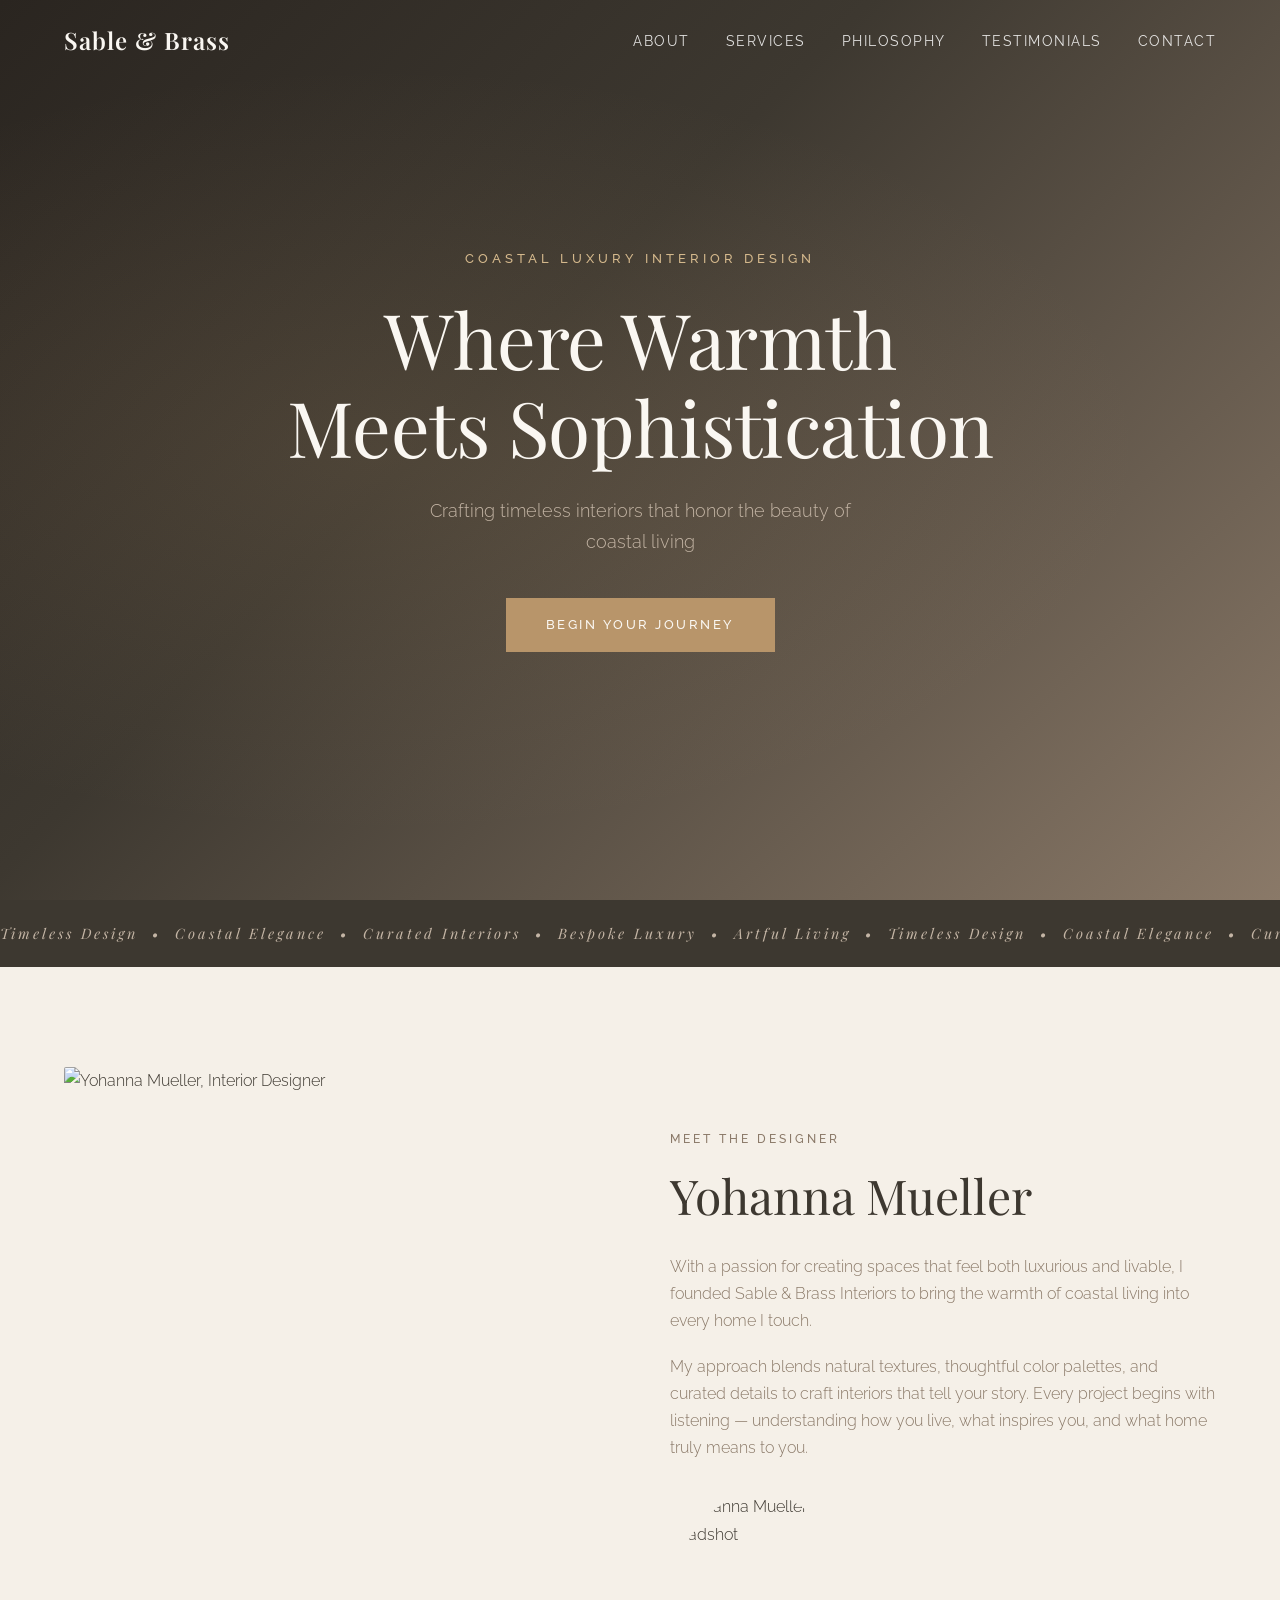
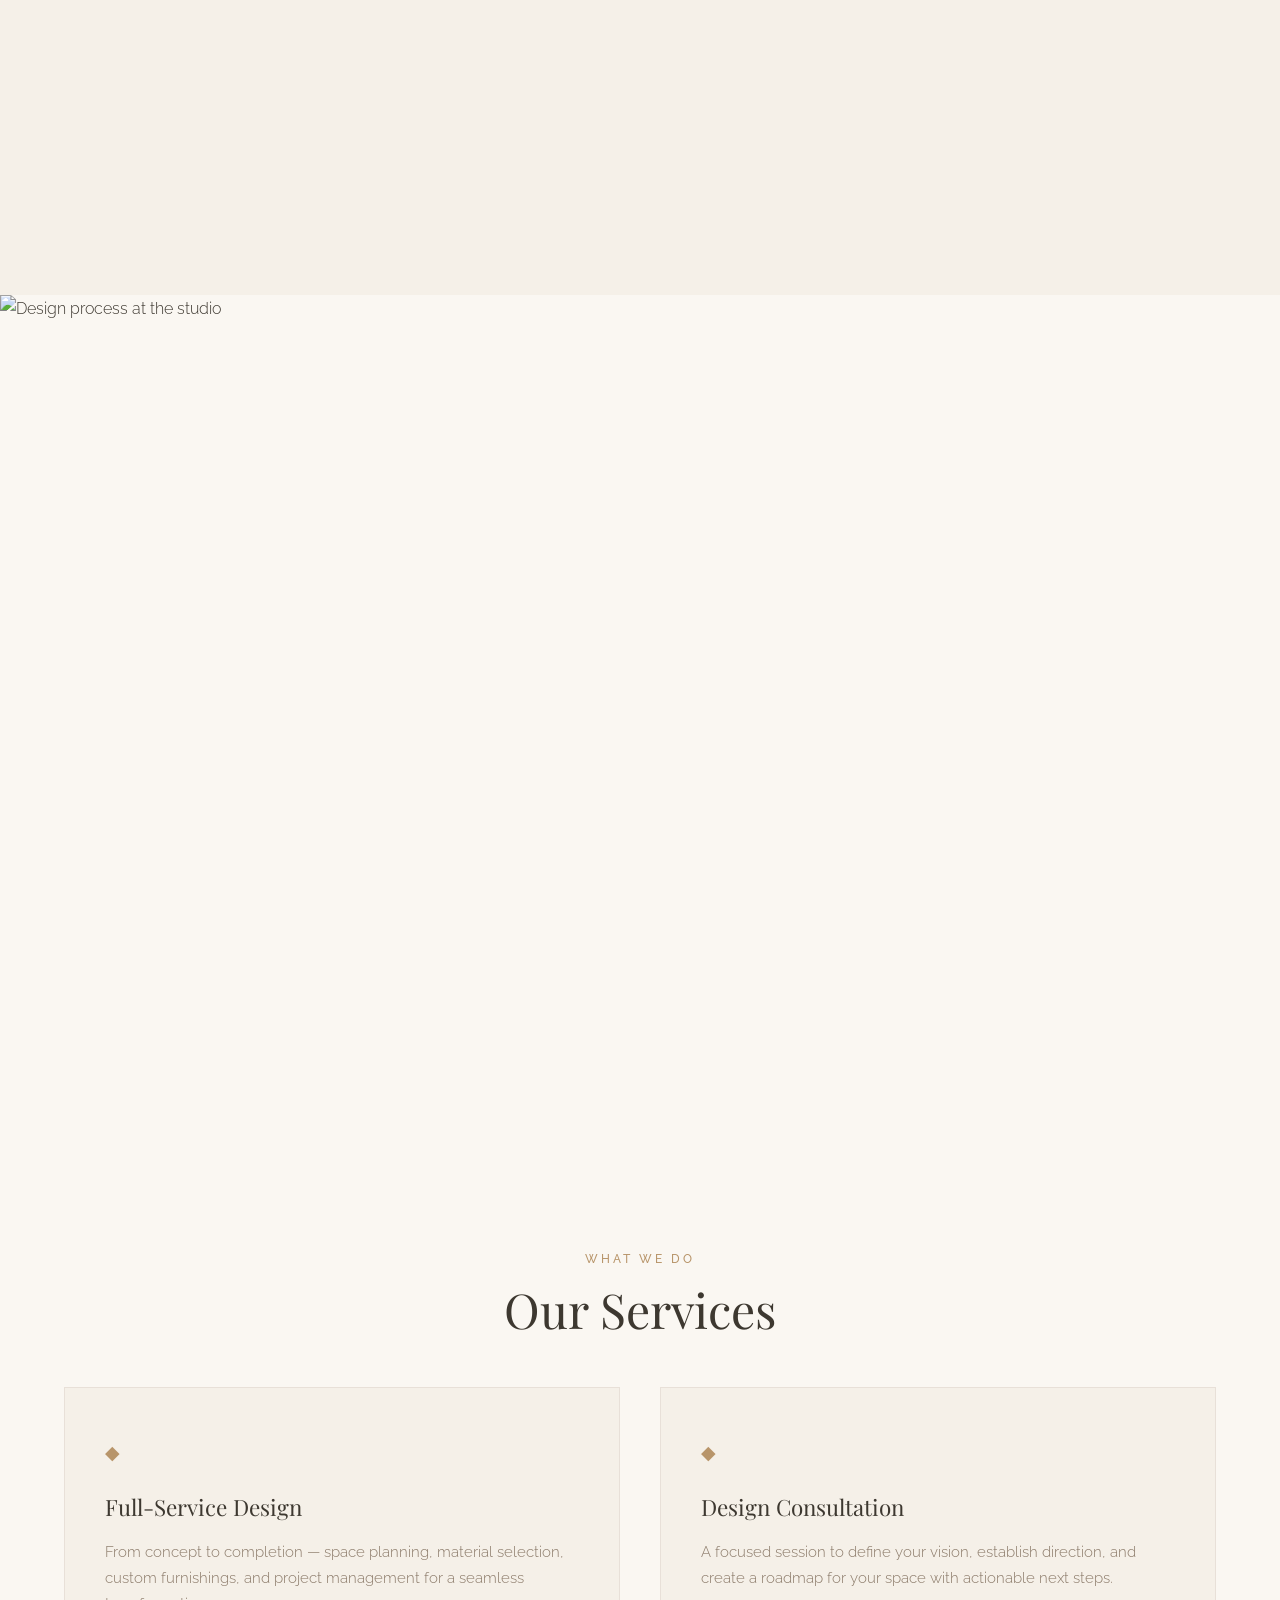
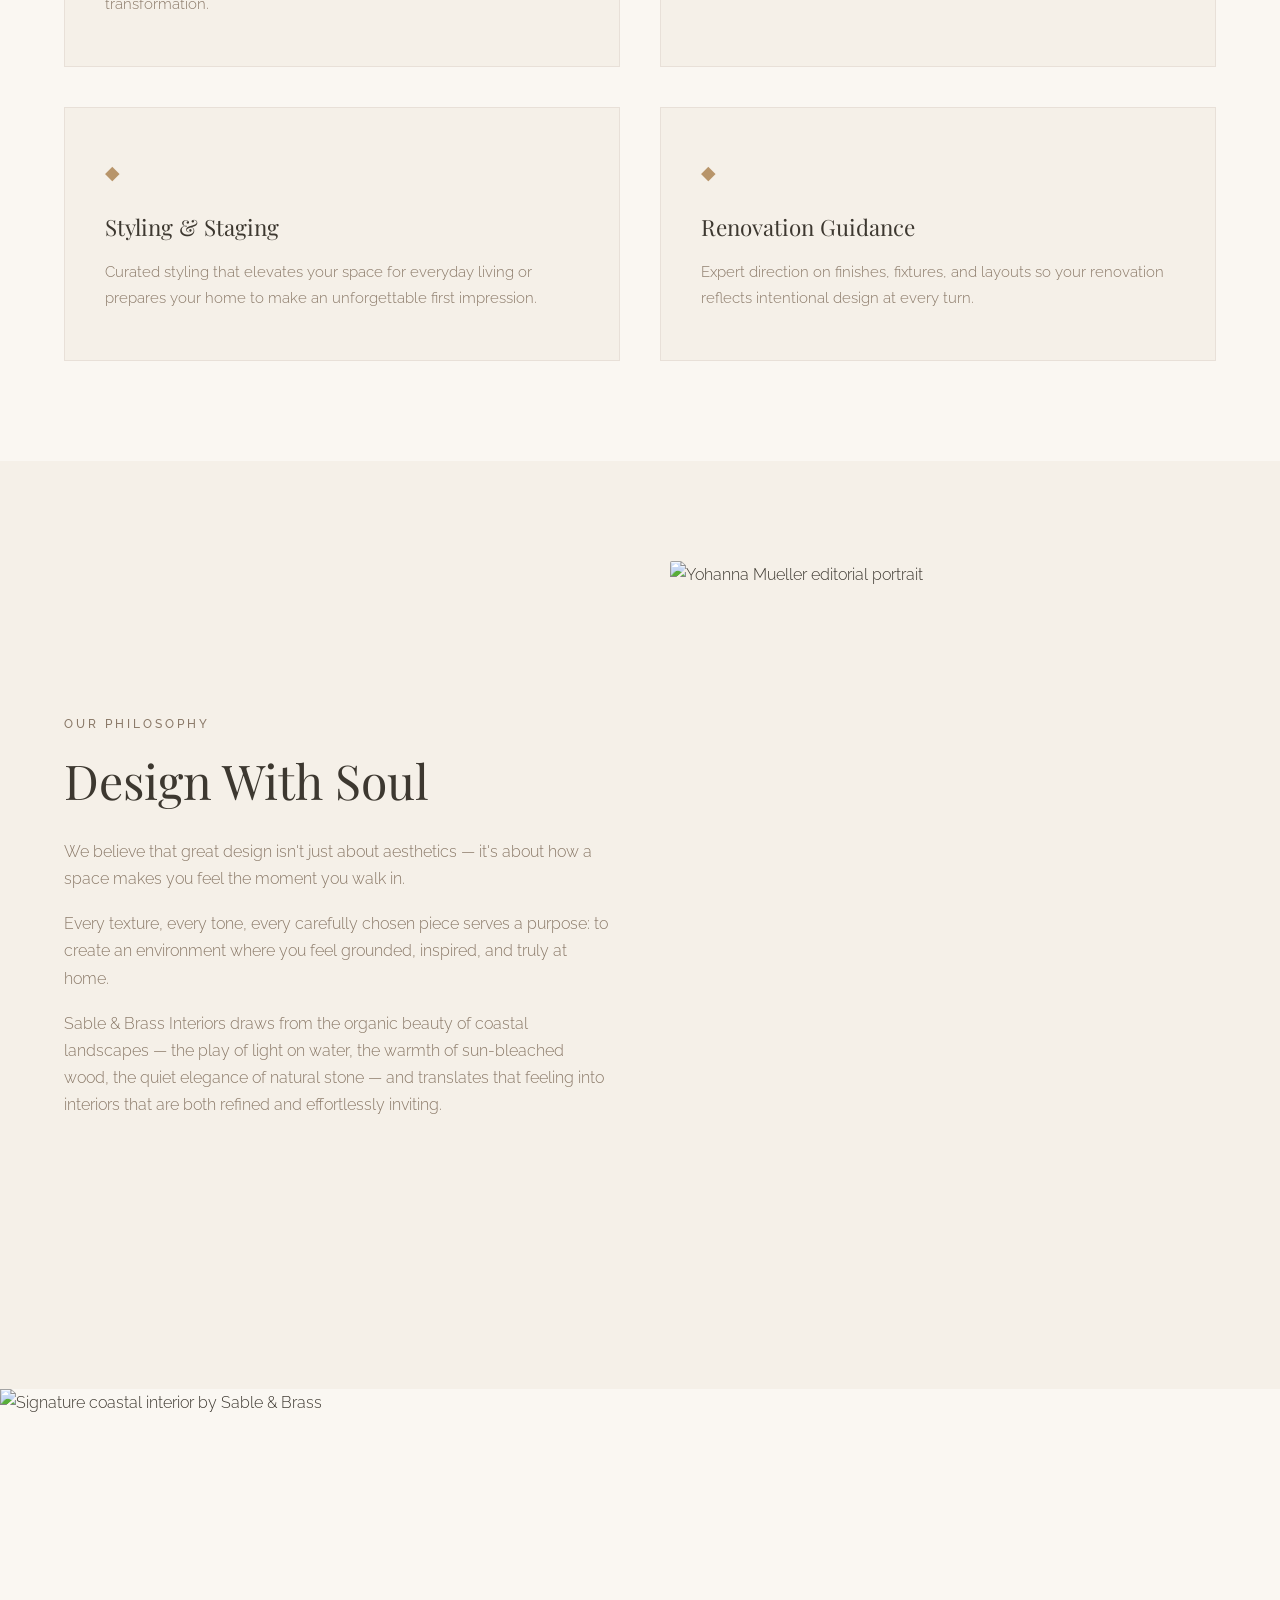
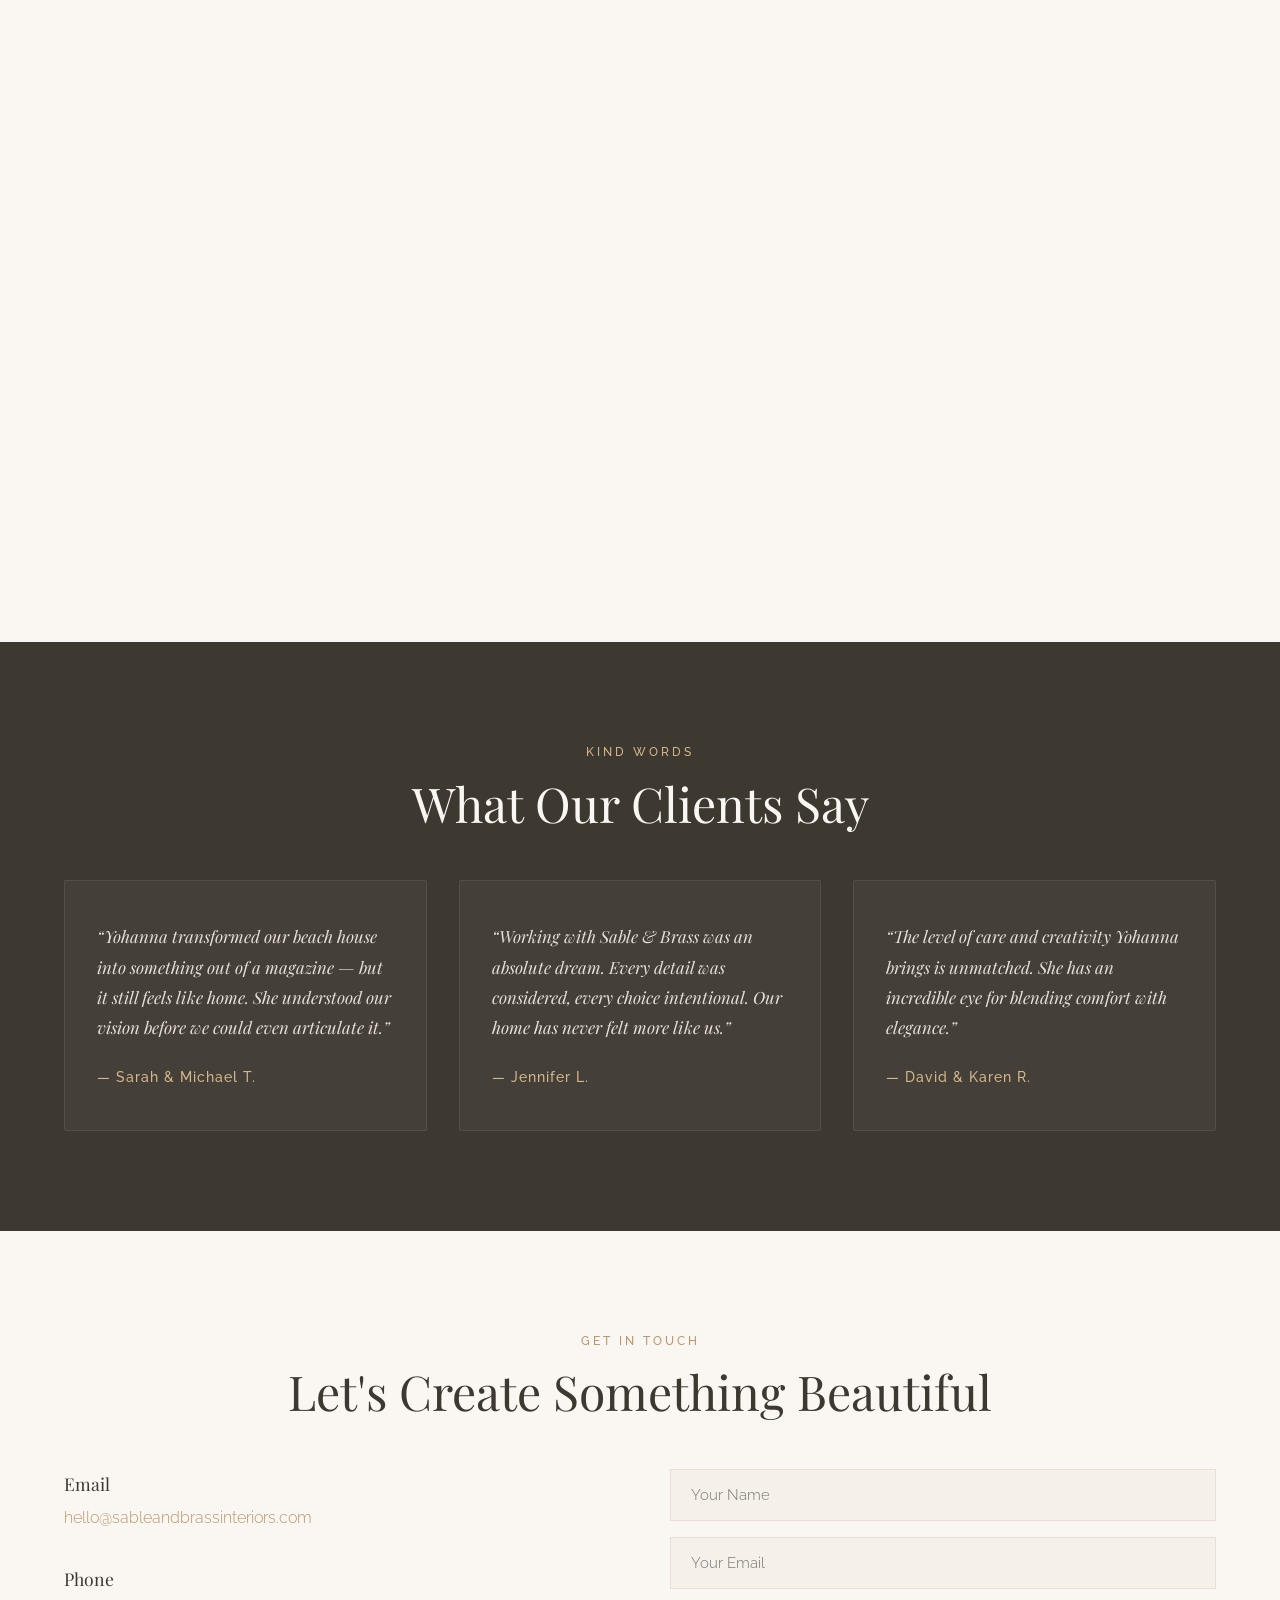
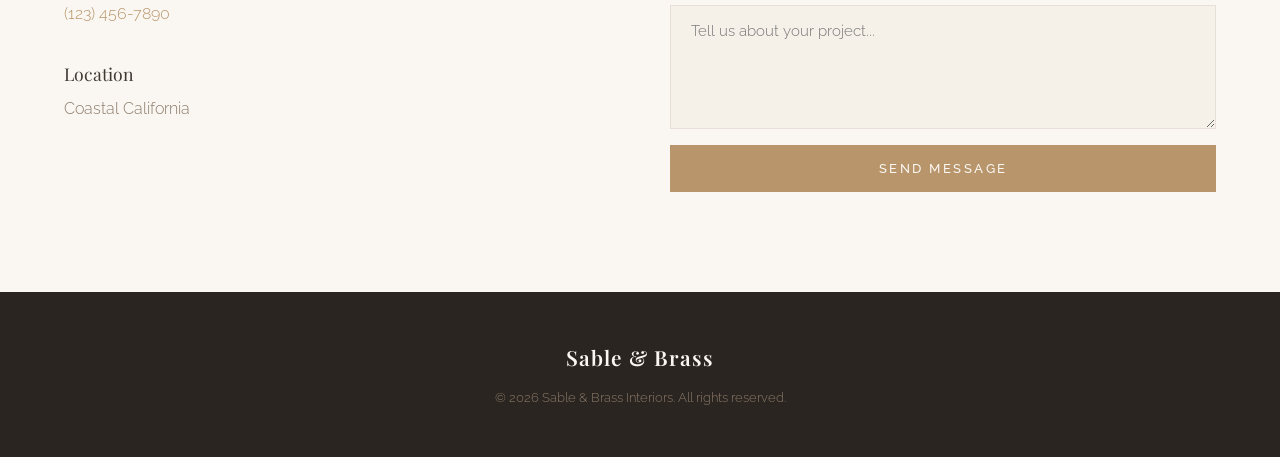
==== index.html @ ceade8e8 "Initial Sable & Brass website — full site with CMS admin Complete website for Sable & Brass Interior" ====
<!DOCTYPE html>
<html lang="en">
<head>
  <meta charset="UTF-8">
  <meta name="viewport" content="width=device-width, initial-scale=1.0">
  <title>Sable &amp; Brass Interiors | Coastal Luxury Interior Design</title>
  <meta name="description" content="Sable & Brass Interiors — Coastal luxury interior design. Timeless spaces where warmth meets sophistication.">
  <link rel="preconnect" href="https://fonts.googleapis.com">
  <link rel="preconnect" href="https://fonts.gstatic.com" crossorigin>
  <link href="https://fonts.googleapis.com/css2?family=Playfair+Display:ital,wght@0,400;0,600;0,700;1,400&family=Raleway:wght@300;400;500;600&display=swap" rel="stylesheet">
  <link rel="stylesheet" href="style.css">
</head>
<body>

  <!-- Navigation -->
  <nav class="nav" id="nav">
    <div class="nav-inner">
      <a href="#" class="nav-logo">Sable &amp; Brass</a>
      <button class="nav-toggle" aria-label="Toggle menu" id="navToggle">
        <span></span><span></span><span></span>
      </button>
      <ul class="nav-links" id="navLinks">
        <li><a href="#about">About</a></li>
        <li><a href="#services">Services</a></li>
        <li><a href="#philosophy">Philosophy</a></li>
        <li><a href="#testimonials">Testimonials</a></li>
        <li><a href="#contact">Contact</a></li>
      </ul>
    </div>
  </nav>

  <!-- Hero Section -->
  <header class="hero">
    <div class="hero-content">
      <p class="hero-tagline">Coastal Luxury Interior Design</p>
      <h1 class="hero-title">Where Warmth<br>Meets Sophistication</h1>
      <p class="hero-subtitle">Crafting timeless interiors that honor the beauty of coastal living</p>
      <a href="#contact" class="btn btn-primary">Begin Your Journey</a>
    </div>
  </header>

  <!-- Marquee -->
  <div class="marquee">
    <div class="marquee-track">
      <span>Timeless Design &nbsp;&bull;&nbsp; Coastal Elegance &nbsp;&bull;&nbsp; Curated Interiors &nbsp;&bull;&nbsp; Bespoke Luxury &nbsp;&bull;&nbsp; Artful Living &nbsp;&bull;&nbsp; Timeless Design &nbsp;&bull;&nbsp; Coastal Elegance &nbsp;&bull;&nbsp; Curated Interiors &nbsp;&bull;&nbsp; Bespoke Luxury &nbsp;&bull;&nbsp; Artful Living &nbsp;&bull;&nbsp;</span>
    </div>
  </div>

  <!-- Meet the Designer -->
  <section class="section about" id="about">
    <div class="container about-grid">
      <div class="about-image">
        <img data-cms="photo-intro" src="https://placehold.co/768x1024/e8e0d8/8a7968?text=Meet+the+Designer" alt="Yohanna Mueller, Interior Designer" loading="lazy">
      </div>
      <div class="about-text">
        <p class="section-label">Meet the Designer</p>
        <h2 class="section-title">Yohanna Mueller</h2>
        <p>With a passion for creating spaces that feel both luxurious and livable, I founded Sable &amp; Brass Interiors to bring the warmth of coastal living into every home I touch.</p>
        <p>My approach blends natural textures, thoughtful color palettes, and curated details to craft interiors that tell your story. Every project begins with listening — understanding how you live, what inspires you, and what home truly means to you.</p>
        <div class="about-headshot">
          <img data-cms="headshot" src="https://placehold.co/768x1024/d4cbc0/8a7968?text=Headshot" alt="Yohanna Mueller headshot" loading="lazy">
        </div>
      </div>
    </div>
  </section>

  <!-- Lifestyle Banner -->
  <section class="banner-section">
    <div class="banner-image">
      <img data-cms="photo-lifestyle" src="https://placehold.co/1216x832/e8e0d8/8a7968?text=Lifestyle+Banner" alt="Design process at the studio" loading="lazy">
    </div>
  </section>

  <!-- Services -->
  <section class="section services" id="services">
    <div class="container">
      <p class="section-label center">What We Do</p>
      <h2 class="section-title center">Our Services</h2>
      <div class="services-grid">
        <div class="service-card">
          <div class="service-icon">&#9670;</div>
          <h3>Full-Service Design</h3>
          <p>From concept to completion — space planning, material selection, custom furnishings, and project management for a seamless transformation.</p>
        </div>
        <div class="service-card">
          <div class="service-icon">&#9670;</div>
          <h3>Design Consultation</h3>
          <p>A focused session to define your vision, establish direction, and create a roadmap for your space with actionable next steps.</p>
        </div>
        <div class="service-card">
          <div class="service-icon">&#9670;</div>
          <h3>Styling &amp; Staging</h3>
          <p>Curated styling that elevates your space for everyday living or prepares your home to make an unforgettable first impression.</p>
        </div>
        <div class="service-card">
          <div class="service-icon">&#9670;</div>
          <h3>Renovation Guidance</h3>
          <p>Expert direction on finishes, fixtures, and layouts so your renovation reflects intentional design at every turn.</p>
        </div>
      </div>
    </div>
  </section>

  <!-- Editorial Portrait -->
  <section class="section philosophy" id="philosophy">
    <div class="container philosophy-grid">
      <div class="philosophy-text">
        <p class="section-label">Our Philosophy</p>
        <h2 class="section-title">Design With Soul</h2>
        <p>We believe that great design isn't just about aesthetics — it's about how a space makes you feel the moment you walk in.</p>
        <p>Every texture, every tone, every carefully chosen piece serves a purpose: to create an environment where you feel grounded, inspired, and truly at home.</p>
        <p>Sable &amp; Brass Interiors draws from the organic beauty of coastal landscapes — the play of light on water, the warmth of sun-bleached wood, the quiet elegance of natural stone — and translates that feeling into interiors that are both refined and effortlessly inviting.</p>
      </div>
      <div class="philosophy-image">
        <img data-cms="photo-editorial" src="https://placehold.co/768x1024/d4cbc0/8a7968?text=Editorial+Portrait" alt="Yohanna Mueller editorial portrait" loading="lazy">
      </div>
    </div>
  </section>

  <!-- Signature Banner -->
  <section class="banner-section">
    <div class="banner-image">
      <img data-cms="photo-signature" src="https://placehold.co/1216x832/e8e0d8/8a7968?text=Signature+Banner" alt="Signature coastal interior by Sable & Brass" loading="lazy">
    </div>
  </section>

  <!-- Testimonials -->
  <section class="section testimonials" id="testimonials">
    <div class="container">
      <p class="section-label center">Kind Words</p>
      <h2 class="section-title center">What Our Clients Say</h2>
      <div class="testimonials-grid">
        <div class="testimonial-card">
          <p class="testimonial-quote">&ldquo;Yohanna transformed our beach house into something out of a magazine — but it still feels like home. She understood our vision before we could even articulate it.&rdquo;</p>
          <p class="testimonial-author">— Sarah &amp; Michael T.</p>
        </div>
        <div class="testimonial-card">
          <p class="testimonial-quote">&ldquo;Working with Sable &amp; Brass was an absolute dream. Every detail was considered, every choice intentional. Our home has never felt more like us.&rdquo;</p>
          <p class="testimonial-author">— Jennifer L.</p>
        </div>
        <div class="testimonial-card">
          <p class="testimonial-quote">&ldquo;The level of care and creativity Yohanna brings is unmatched. She has an incredible eye for blending comfort with elegance.&rdquo;</p>
          <p class="testimonial-author">— David &amp; Karen R.</p>
        </div>
      </div>
    </div>
  </section>

  <!-- Contact -->
  <section class="section contact" id="contact">
    <div class="container">
      <p class="section-label center">Get In Touch</p>
      <h2 class="section-title center">Let's Create Something Beautiful</h2>
      <div class="contact-grid">
        <div class="contact-info">
          <div class="contact-item">
            <h4>Email</h4>
            <p data-cms="contact-email"><a href="mailto:hello@sableandbrassinteriors.com">hello@sableandbrassinteriors.com</a></p>
          </div>
          <div class="contact-item">
            <h4>Phone</h4>
            <p data-cms="contact-phone"><a href="tel:+1234567890">(123) 456-7890</a></p>
          </div>
          <div class="contact-item">
            <h4>Location</h4>
            <p data-cms="contact-location">Coastal California</p>
          </div>
        </div>
        <form class="contact-form" id="contactForm">
          <input type="text" name="name" placeholder="Your Name" required>
          <input type="email" name="email" placeholder="Your Email" required>
          <textarea name="message" placeholder="Tell us about your project..." rows="5" required></textarea>
          <button type="submit" class="btn btn-primary">Send Message</button>
        </form>
      </div>
    </div>
  </section>

  <!-- Footer -->
  <footer class="footer">
    <div class="container footer-inner">
      <p class="footer-logo">Sable &amp; Brass</p>
      <p class="footer-copy">&copy; 2026 Sable &amp; Brass Interiors. All rights reserved.</p>
    </div>
  </footer>

  <script src="cms-inject.js"></script>
  <script>
    // Mobile nav toggle
    const navToggle = document.getElementById('navToggle');
    const navLinks = document.getElementById('navLinks');
    navToggle.addEventListener('click', () => {
      navLinks.classList.toggle('open');
      navToggle.classList.toggle('open');
    });

    // Sticky nav on scroll
    const nav = document.getElementById('nav');
    window.addEventListener('scroll', () => {
      nav.classList.toggle('scrolled', window.scrollY > 60);
    });

    // Smooth scroll for nav links
    document.querySelectorAll('a[href^="#"]').forEach(link => {
      link.addEventListener('click', e => {
        e.preventDefault();
        const target = document.querySelector(link.getAttribute('href'));
        if (target) {
          target.scrollIntoView({ behavior: 'smooth', block: 'start' });
          navLinks.classList.remove('open');
          navToggle.classList.remove('open');
        }
      });
    });

    // Contact form handler
    document.getElementById('contactForm').addEventListener('submit', e => {
      e.preventDefault();
      alert('Thank you for reaching out! We\'ll be in touch soon.');
      e.target.reset();
    });
  </script>
</body>
</html>
---- style.css ----
/* ============================================
   Sable & Brass Interiors — Stylesheet
   Coastal Luxury Interior Design
   ============================================ */

:root {
  --color-cream: #FAF7F2;
  --color-warm-white: #F5F0E8;
  --color-sand: #E8E0D8;
  --color-taupe: #C4B5A5;
  --color-sable: #8A7968;
  --color-charcoal: #3D3830;
  --color-brass: #B8956A;
  --color-brass-light: #D4B88C;
  --color-dark: #2A2520;
  --font-display: 'Playfair Display', Georgia, serif;
  --font-body: 'Raleway', 'Helvetica Neue', sans-serif;
  --max-width: 1200px;
  --section-pad: 100px;
}

/* Reset */
*, *::before, *::after {
  margin: 0;
  padding: 0;
  box-sizing: border-box;
}

html {
  scroll-behavior: smooth;
  -webkit-font-smoothing: antialiased;
}

body {
  font-family: var(--font-body);
  font-weight: 300;
  color: var(--color-charcoal);
  background: var(--color-cream);
  line-height: 1.7;
  font-size: 16px;
}

img {
  max-width: 100%;
  height: auto;
  display: block;
}

a {
  color: var(--color-brass);
  text-decoration: none;
  transition: color 0.3s;
}

a:hover {
  color: var(--color-sable);
}

.container {
  max-width: var(--max-width);
  margin: 0 auto;
  padding: 0 24px;
}

/* ---- Navigation ---- */
.nav {
  position: fixed;
  top: 0;
  left: 0;
  right: 0;
  z-index: 1000;
  padding: 20px 0;
  transition: all 0.4s ease;
}

.nav.scrolled {
  background: rgba(250, 247, 242, 0.95);
  backdrop-filter: blur(12px);
  padding: 14px 0;
  box-shadow: 0 1px 20px rgba(0,0,0,0.06);
}

.nav-inner {
  max-width: var(--max-width);
  margin: 0 auto;
  padding: 0 24px;
  display: flex;
  align-items: center;
  justify-content: space-between;
}

.nav-logo {
  font-family: var(--font-display);
  font-size: 1.5rem;
  font-weight: 600;
  color: var(--color-cream);
  letter-spacing: 1px;
  transition: color 0.4s;
}

.nav.scrolled .nav-logo {
  color: var(--color-charcoal);
}

.nav-links {
  list-style: none;
  display: flex;
  gap: 36px;
}

.nav-links a {
  font-size: 0.85rem;
  font-weight: 400;
  letter-spacing: 1.5px;
  text-transform: uppercase;
  color: rgba(255,255,255,0.85);
  transition: color 0.3s;
}

.nav.scrolled .nav-links a {
  color: var(--color-sable);
}

.nav-links a:hover {
  color: var(--color-brass-light);
}

.nav.scrolled .nav-links a:hover {
  color: var(--color-brass);
}

/* Hamburger */
.nav-toggle {
  display: none;
  flex-direction: column;
  gap: 5px;
  background: none;
  border: none;
  cursor: pointer;
  padding: 4px;
}

.nav-toggle span {
  display: block;
  width: 26px;
  height: 2px;
  background: var(--color-cream);
  transition: all 0.3s;
}

.nav.scrolled .nav-toggle span {
  background: var(--color-charcoal);
}

.nav-toggle.open span:nth-child(1) { transform: rotate(45deg) translate(5px, 5px); }
.nav-toggle.open span:nth-child(2) { opacity: 0; }
.nav-toggle.open span:nth-child(3) { transform: rotate(-45deg) translate(5px, -5px); }

/* ---- Hero ---- */
.hero {
  min-height: 100vh;
  display: flex;
  align-items: center;
  justify-content: center;
  text-align: center;
  background: linear-gradient(135deg, var(--color-dark) 0%, var(--color-charcoal) 40%, var(--color-sable) 100%);
  position: relative;
  overflow: hidden;
}

.hero::before {
  content: '';
  position: absolute;
  inset: 0;
  background: radial-gradient(ellipse at 30% 50%, rgba(184, 149, 106, 0.15) 0%, transparent 60%);
}

.hero-content {
  position: relative;
  z-index: 1;
  padding: 0 24px;
}

.hero-tagline {
  font-family: var(--font-body);
  font-size: 0.8rem;
  font-weight: 500;
  letter-spacing: 4px;
  text-transform: uppercase;
  color: var(--color-brass-light);
  margin-bottom: 24px;
}

.hero-title {
  font-family: var(--font-display);
  font-size: clamp(2.8rem, 6vw, 5.5rem);
  font-weight: 400;
  color: var(--color-cream);
  line-height: 1.15;
  margin-bottom: 24px;
  letter-spacing: -0.5px;
}

.hero-subtitle {
  font-size: 1.1rem;
  font-weight: 300;
  color: var(--color-taupe);
  max-width: 480px;
  margin: 0 auto 40px;
  line-height: 1.8;
}

/* Buttons */
.btn {
  display: inline-block;
  padding: 16px 40px;
  font-family: var(--font-body);
  font-size: 0.8rem;
  font-weight: 500;
  letter-spacing: 2.5px;
  text-transform: uppercase;
  border: none;
  cursor: pointer;
  transition: all 0.4s ease;
}

.btn-primary {
  background: var(--color-brass);
  color: var(--color-cream);
}

.btn-primary:hover {
  background: var(--color-brass-light);
  color: var(--color-dark);
  transform: translateY(-2px);
  box-shadow: 0 8px 30px rgba(184, 149, 106, 0.3);
}

/* ---- Marquee ---- */
.marquee {
  padding: 20px 0;
  background: var(--color-charcoal);
  overflow: hidden;
  white-space: nowrap;
}

.marquee-track {
  display: inline-block;
  animation: marquee-scroll 25s linear infinite;
}

.marquee-track span {
  font-family: var(--font-display);
  font-size: 0.9rem;
  font-style: italic;
  color: var(--color-taupe);
  letter-spacing: 3px;
}

@keyframes marquee-scroll {
  0% { transform: translateX(0); }
  100% { transform: translateX(-50%); }
}

/* ---- Sections ---- */
.section {
  padding: var(--section-pad) 0;
}

.section-label {
  font-size: 0.75rem;
  font-weight: 500;
  letter-spacing: 3px;
  text-transform: uppercase;
  color: var(--color-brass);
  margin-bottom: 12px;
}

.section-label.center { text-align: center; }

.section-title {
  font-family: var(--font-display);
  font-size: clamp(2rem, 4vw, 3rem);
  font-weight: 400;
  color: var(--color-charcoal);
  line-height: 1.2;
  margin-bottom: 28px;
}

.section-title.center { text-align: center; }

/* ---- About / Meet the Designer ---- */
.about {
  background: var(--color-warm-white);
}

.about-grid {
  display: grid;
  grid-template-columns: 1fr 1fr;
  gap: 60px;
  align-items: center;
}

.about-image img {
  width: 100%;
  aspect-ratio: 3 / 4;
  object-fit: cover;
  border-radius: 2px;
}

.about-text p {
  margin-bottom: 18px;
  color: var(--color-sable);
}

.about-headshot {
  margin-top: 32px;
  width: 180px;
}

.about-headshot img {
  width: 100%;
  aspect-ratio: 3 / 4;
  object-fit: cover;
  border-radius: 50%;
}

/* ---- Banner Sections ---- */
.banner-section {
  padding: 0;
}

.banner-image img {
  width: 100%;
  aspect-ratio: 3 / 2;
  object-fit: cover;
}

/* ---- Services ---- */
.services {
  background: var(--color-cream);
}

.services-grid {
  display: grid;
  grid-template-columns: repeat(2, 1fr);
  gap: 40px;
  margin-top: 48px;
}

.service-card {
  padding: 48px 40px;
  background: var(--color-warm-white);
  border: 1px solid var(--color-sand);
  transition: all 0.4s ease;
}

.service-card:hover {
  transform: translateY(-4px);
  box-shadow: 0 12px 40px rgba(0,0,0,0.06);
  border-color: var(--color-brass-light);
}

.service-icon {
  font-size: 1.2rem;
  color: var(--color-brass);
  margin-bottom: 20px;
}

.service-card h3 {
  font-family: var(--font-display);
  font-size: 1.4rem;
  font-weight: 400;
  margin-bottom: 14px;
  color: var(--color-charcoal);
}

.service-card p {
  color: var(--color-sable);
  font-size: 0.95rem;
}

/* ---- Philosophy ---- */
.philosophy {
  background: var(--color-warm-white);
}

.philosophy-grid {
  display: grid;
  grid-template-columns: 1fr 1fr;
  gap: 60px;
  align-items: center;
}

.philosophy-text p {
  margin-bottom: 18px;
  color: var(--color-sable);
}

.philosophy-image img {
  width: 100%;
  aspect-ratio: 3 / 4;
  object-fit: cover;
  border-radius: 2px;
}

/* ---- Testimonials ---- */
.testimonials {
  background: var(--color-charcoal);
}

.testimonials .section-label {
  color: var(--color-brass-light);
}

.testimonials .section-title {
  color: var(--color-cream);
}

.testimonials-grid {
  display: grid;
  grid-template-columns: repeat(3, 1fr);
  gap: 32px;
  margin-top: 48px;
}

.testimonial-card {
  padding: 40px 32px;
  background: rgba(255,255,255,0.04);
  border: 1px solid rgba(255,255,255,0.08);
  border-radius: 2px;
}

.testimonial-quote {
  font-family: var(--font-display);
  font-size: 1.05rem;
  font-style: italic;
  color: var(--color-sand);
  line-height: 1.8;
  margin-bottom: 24px;
}

.testimonial-author {
  font-size: 0.85rem;
  font-weight: 500;
  color: var(--color-brass-light);
  letter-spacing: 1px;
}

/* ---- Contact ---- */
.contact {
  background: var(--color-cream);
}

.contact-grid {
  display: grid;
  grid-template-columns: 1fr 1fr;
  gap: 60px;
  margin-top: 48px;
}

.contact-info {
  display: flex;
  flex-direction: column;
  gap: 32px;
}

.contact-item h4 {
  font-family: var(--font-display);
  font-size: 1.1rem;
  font-weight: 400;
  color: var(--color-charcoal);
  margin-bottom: 6px;
}

.contact-item p {
  color: var(--color-sable);
}

.contact-item a {
  color: var(--color-brass);
}

.contact-form {
  display: flex;
  flex-direction: column;
  gap: 16px;
}

.contact-form input,
.contact-form textarea {
  padding: 16px 20px;
  font-family: var(--font-body);
  font-size: 0.95rem;
  font-weight: 300;
  color: var(--color-charcoal);
  background: var(--color-warm-white);
  border: 1px solid var(--color-sand);
  outline: none;
  transition: border-color 0.3s;
}

.contact-form input:focus,
.contact-form textarea:focus {
  border-color: var(--color-brass);
}

.contact-form textarea {
  resize: vertical;
}

/* ---- Footer ---- */
.footer {
  padding: 48px 0;
  background: var(--color-dark);
  text-align: center;
}

.footer-inner {
  display: flex;
  flex-direction: column;
  align-items: center;
  gap: 12px;
}

.footer-logo {
  font-family: var(--font-display);
  font-size: 1.3rem;
  font-weight: 600;
  color: var(--color-cream);
  letter-spacing: 1px;
}

.footer-copy {
  font-size: 0.8rem;
  color: var(--color-sable);
}

/* ---- Responsive ---- */
@media (max-width: 900px) {
  :root { --section-pad: 72px; }

  .nav-toggle { display: flex; }

  .nav-links {
    position: fixed;
    top: 0;
    right: -100%;
    width: 280px;
    height: 100vh;
    flex-direction: column;
    background: var(--color-dark);
    padding: 80px 40px;
    gap: 28px;
    transition: right 0.4s ease;
  }

  .nav-links.open {
    right: 0;
  }

  .nav-links a {
    color: var(--color-cream) !important;
    font-size: 0.9rem;
  }

  .about-grid,
  .philosophy-grid,
  .contact-grid {
    grid-template-columns: 1fr;
    gap: 40px;
  }

  .services-grid {
    grid-template-columns: 1fr;
  }

  .testimonials-grid {
    grid-template-columns: 1fr;
  }

  .about-image { order: -1; }
}

@media (max-width: 600px) {
  :root { --section-pad: 56px; }

  .hero-title {
    font-size: 2.2rem;
  }

  .service-card {
    padding: 32px 24px;
  }

  .testimonial-card {
    padding: 28px 24px;
  }
}
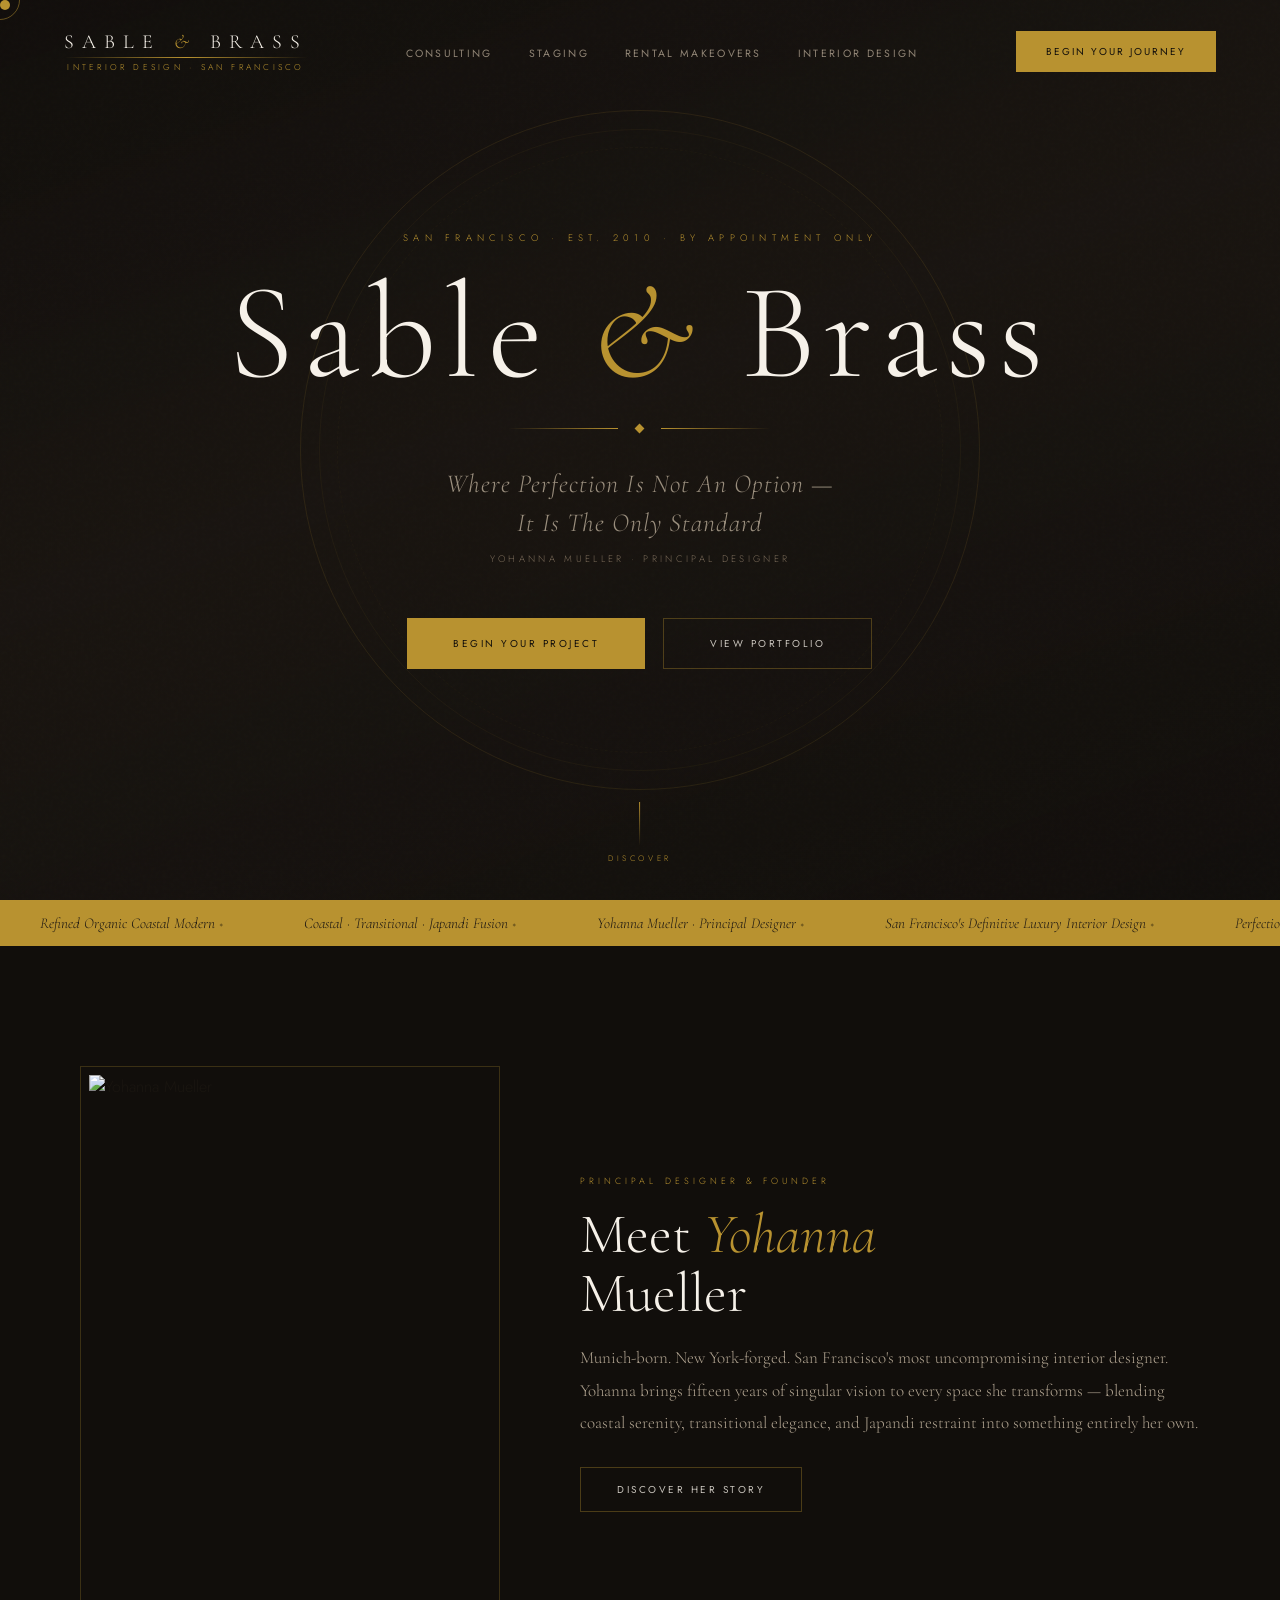
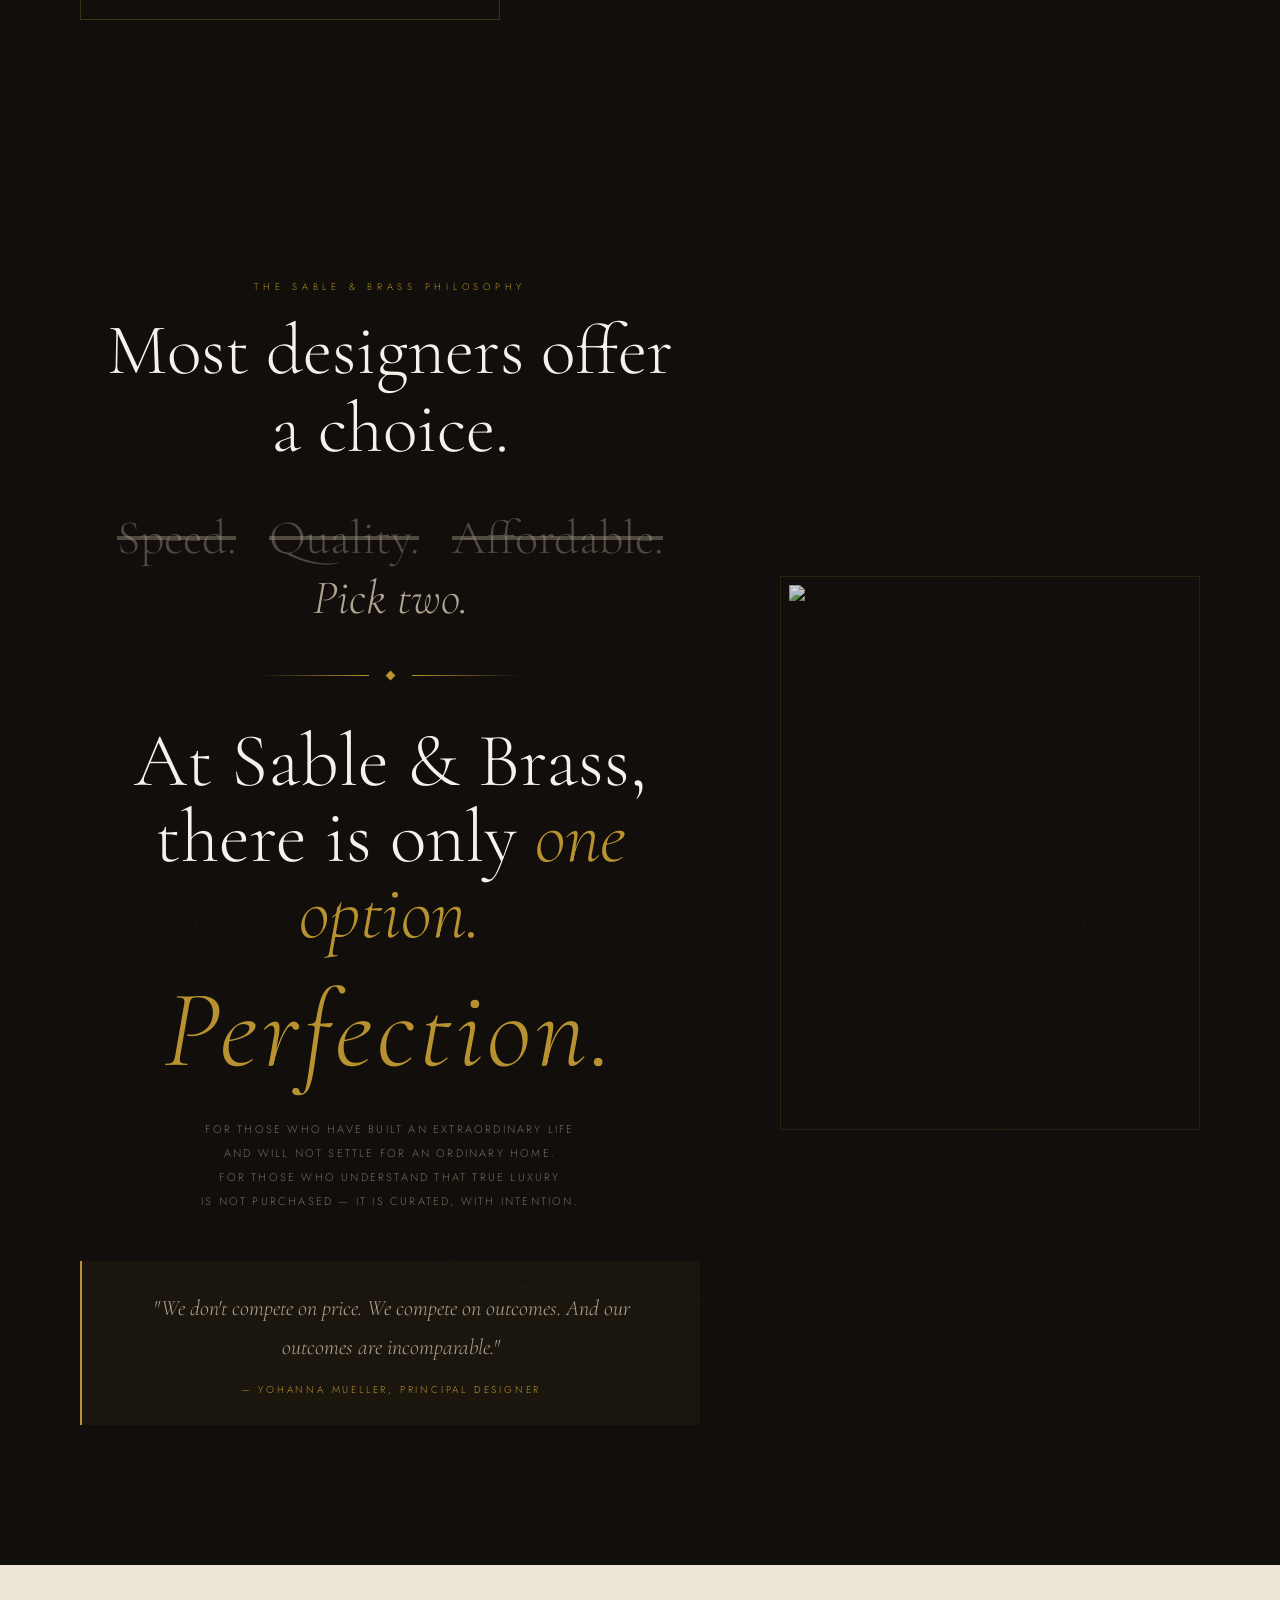
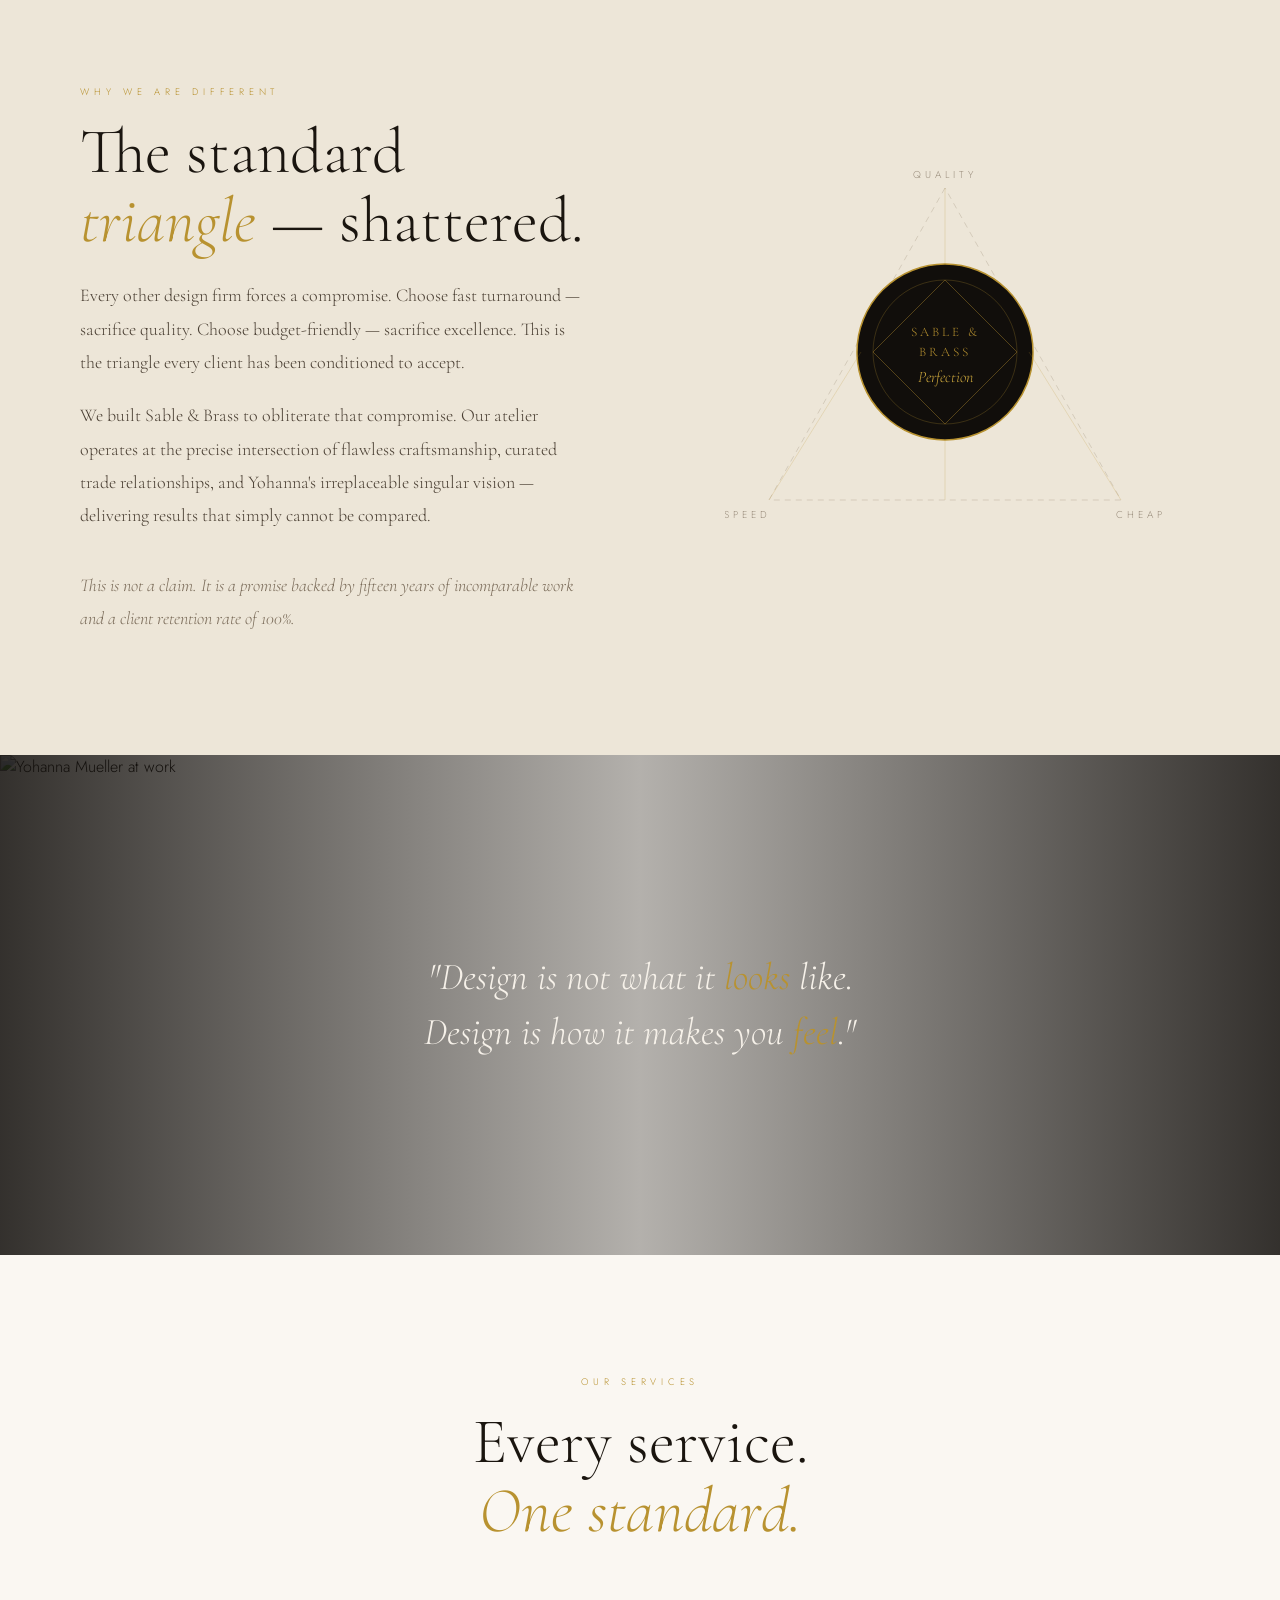
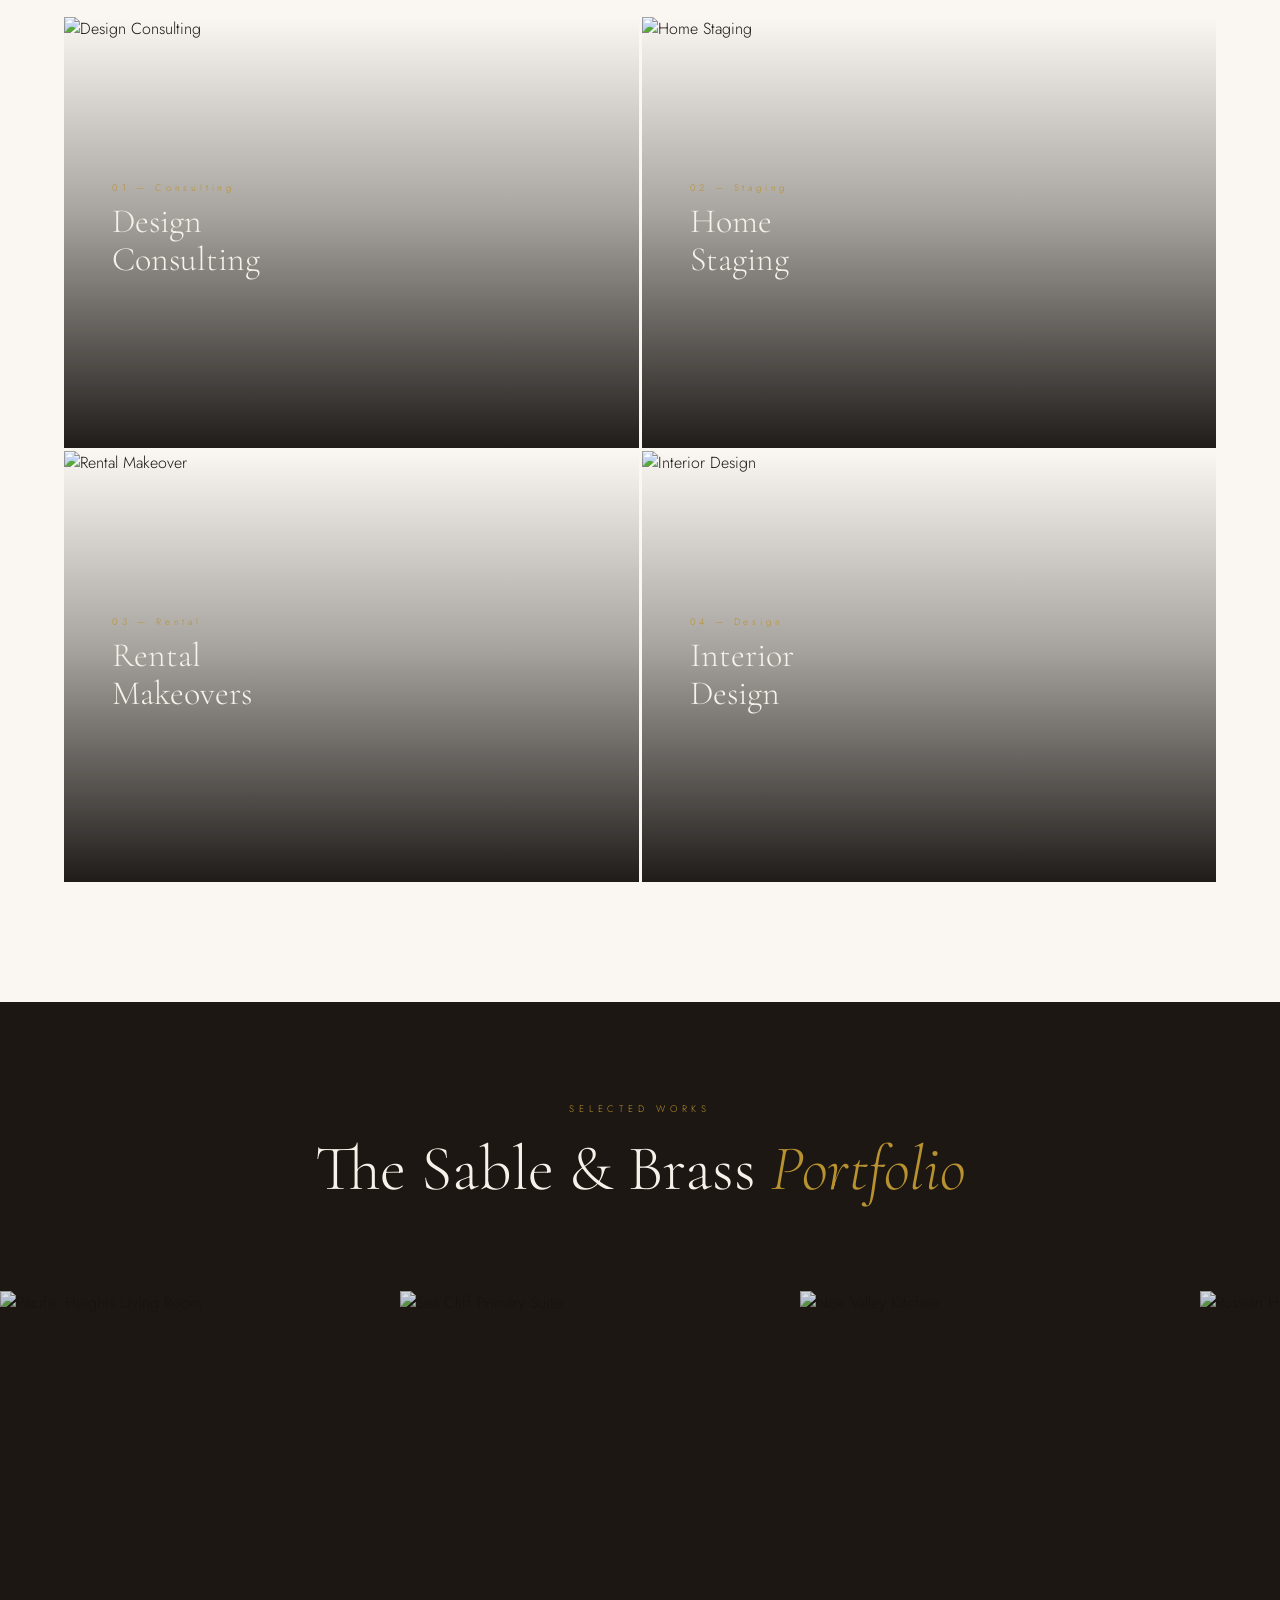
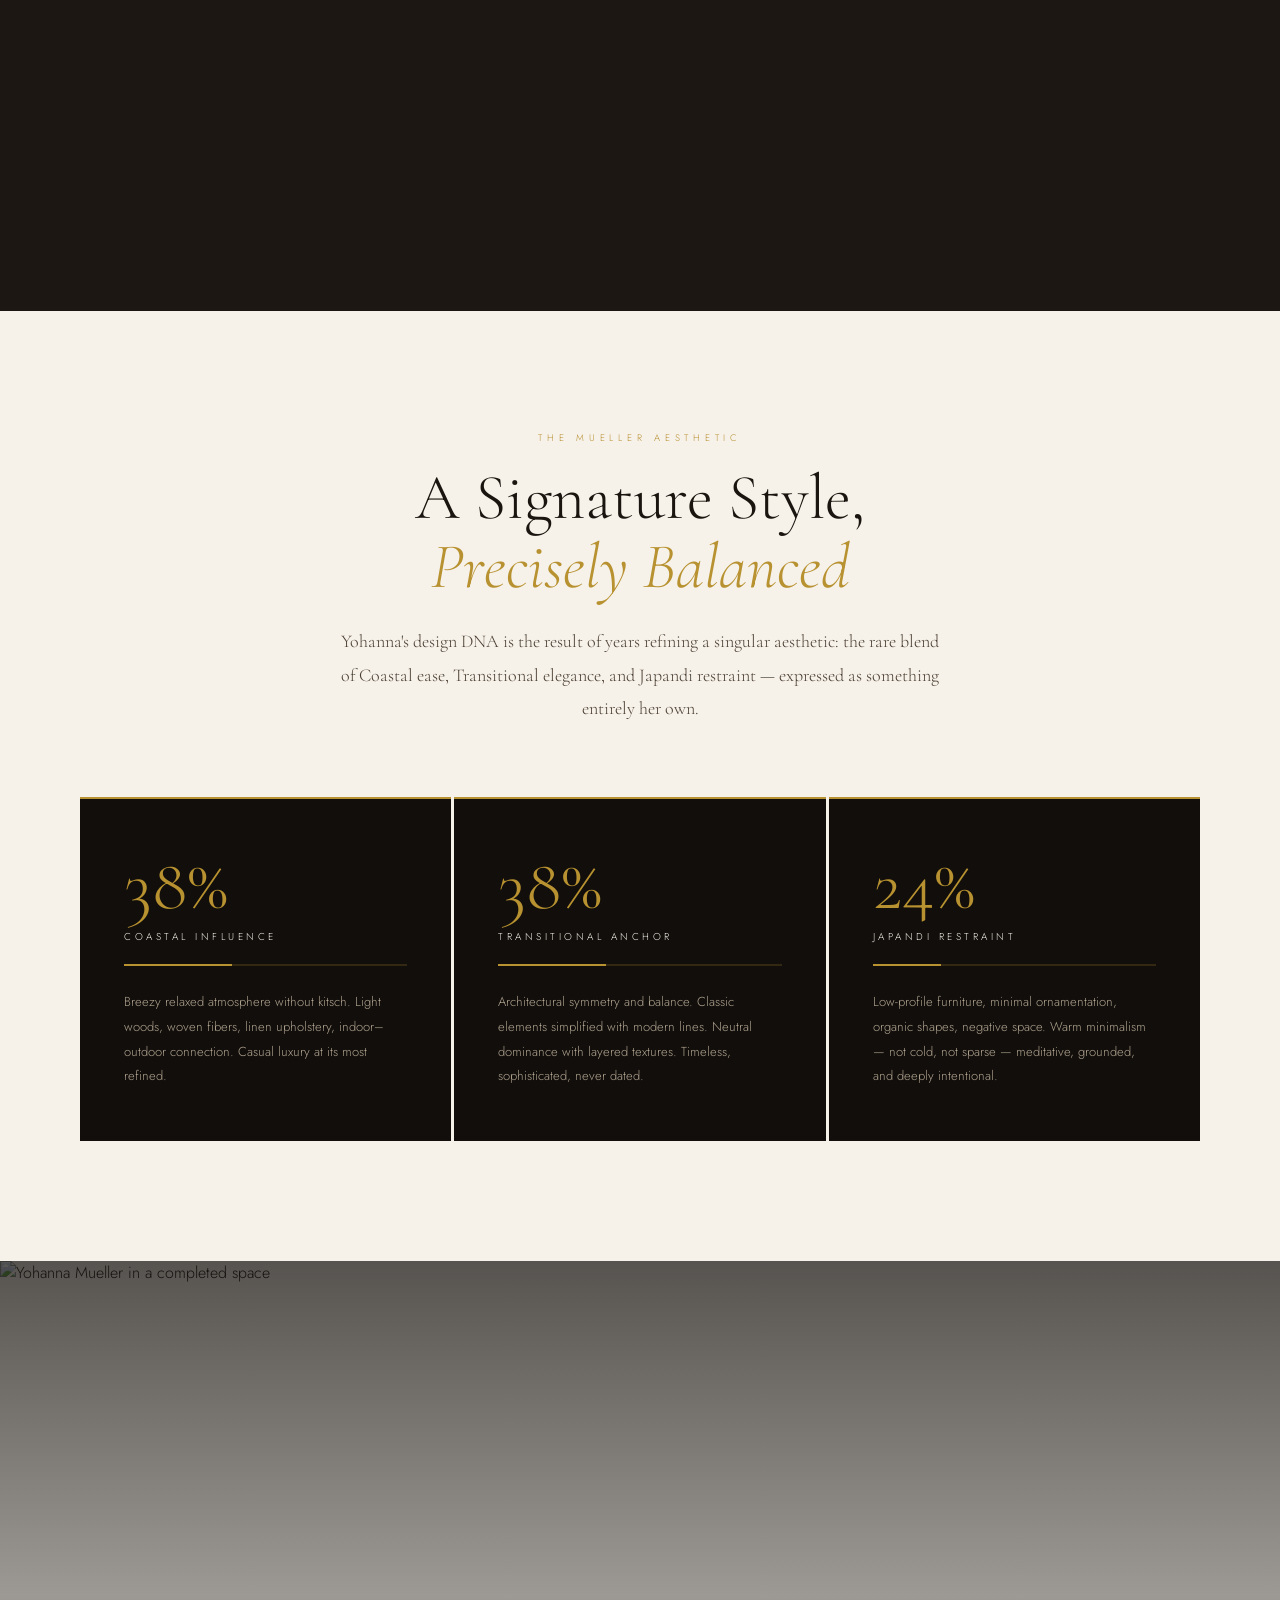
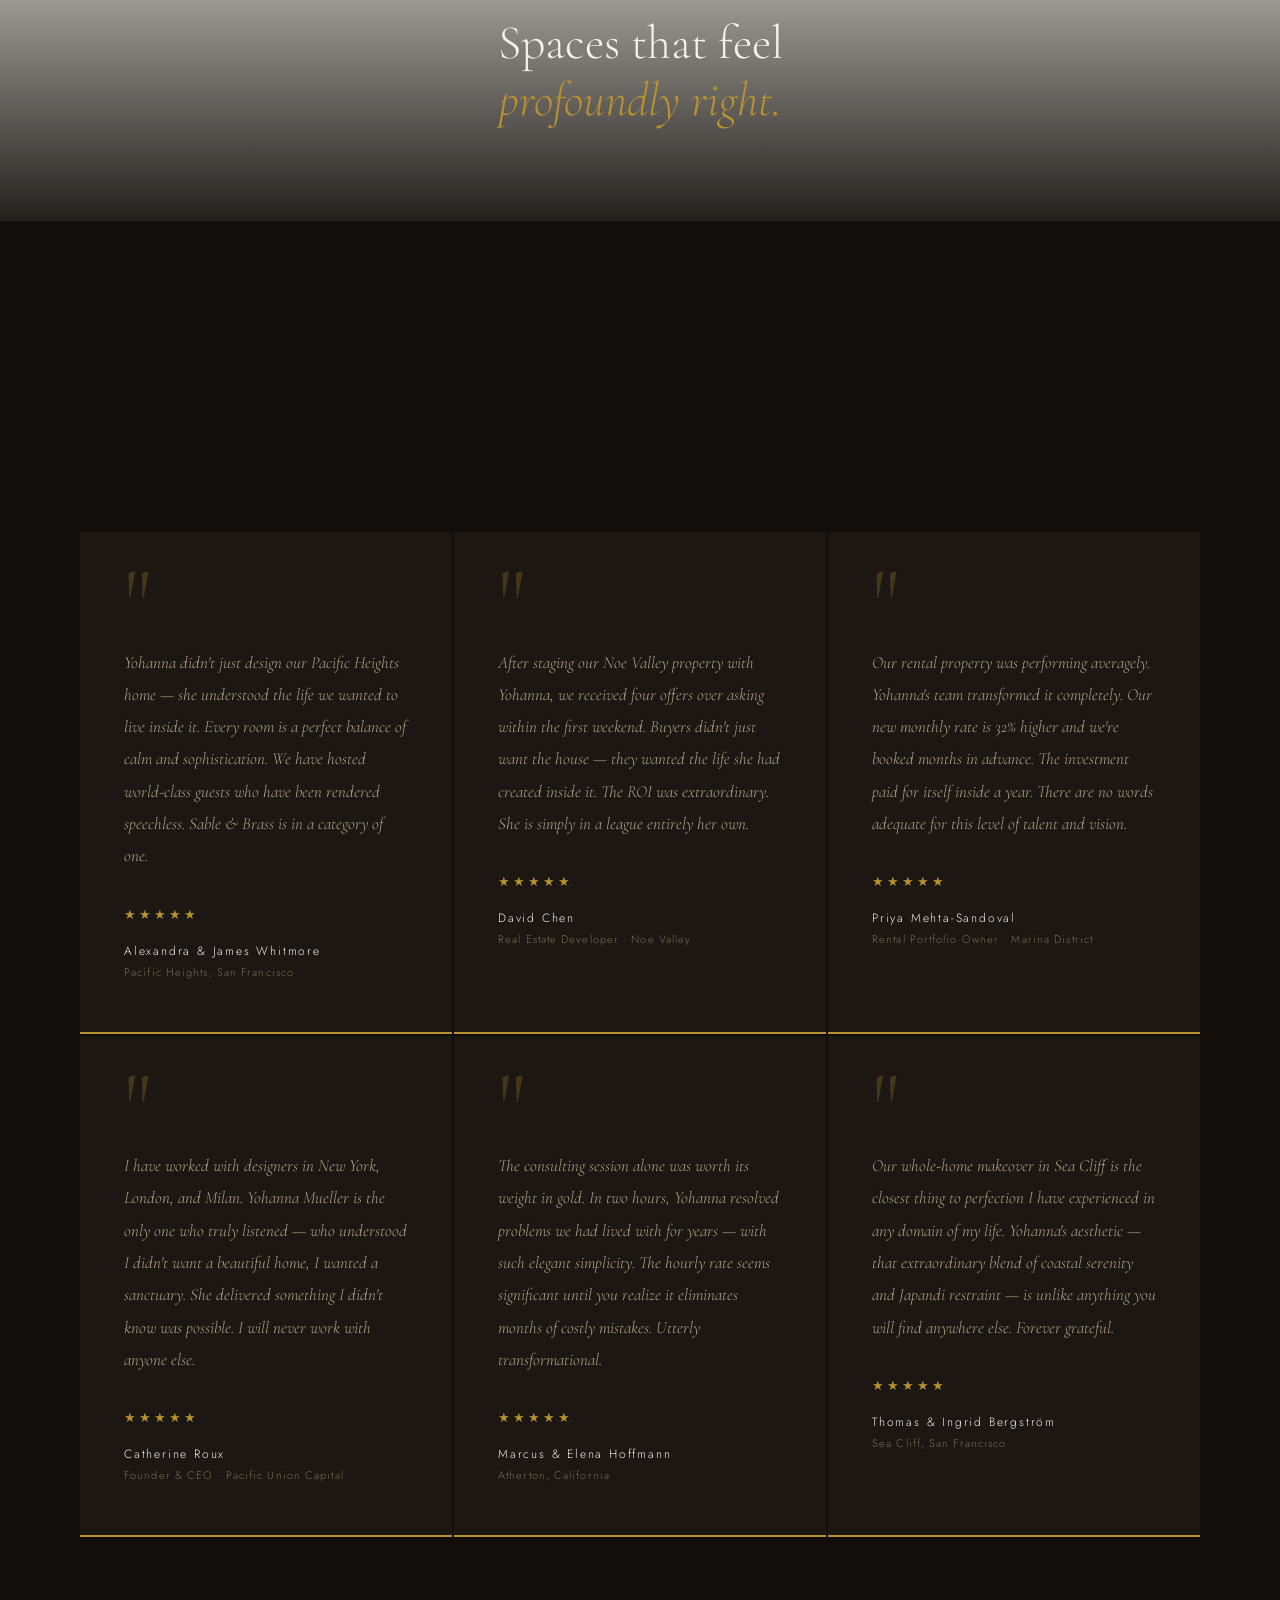
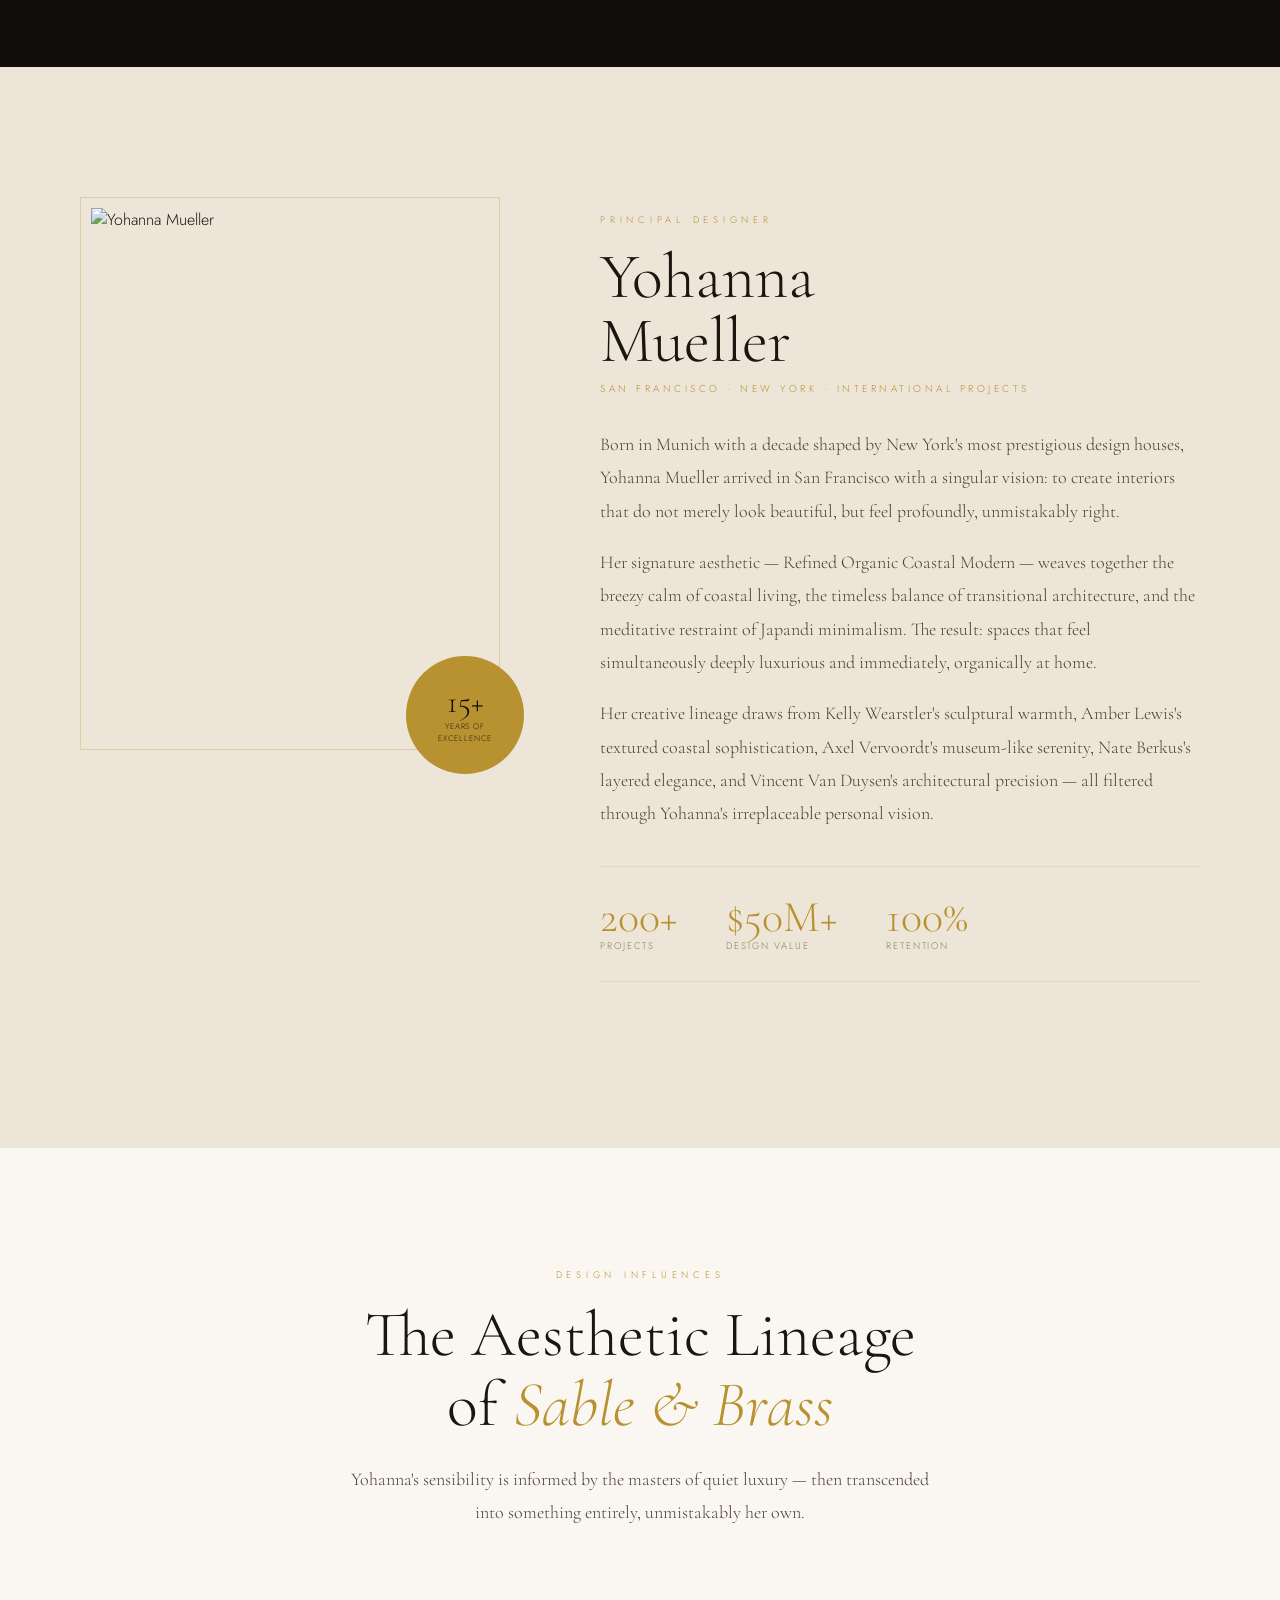
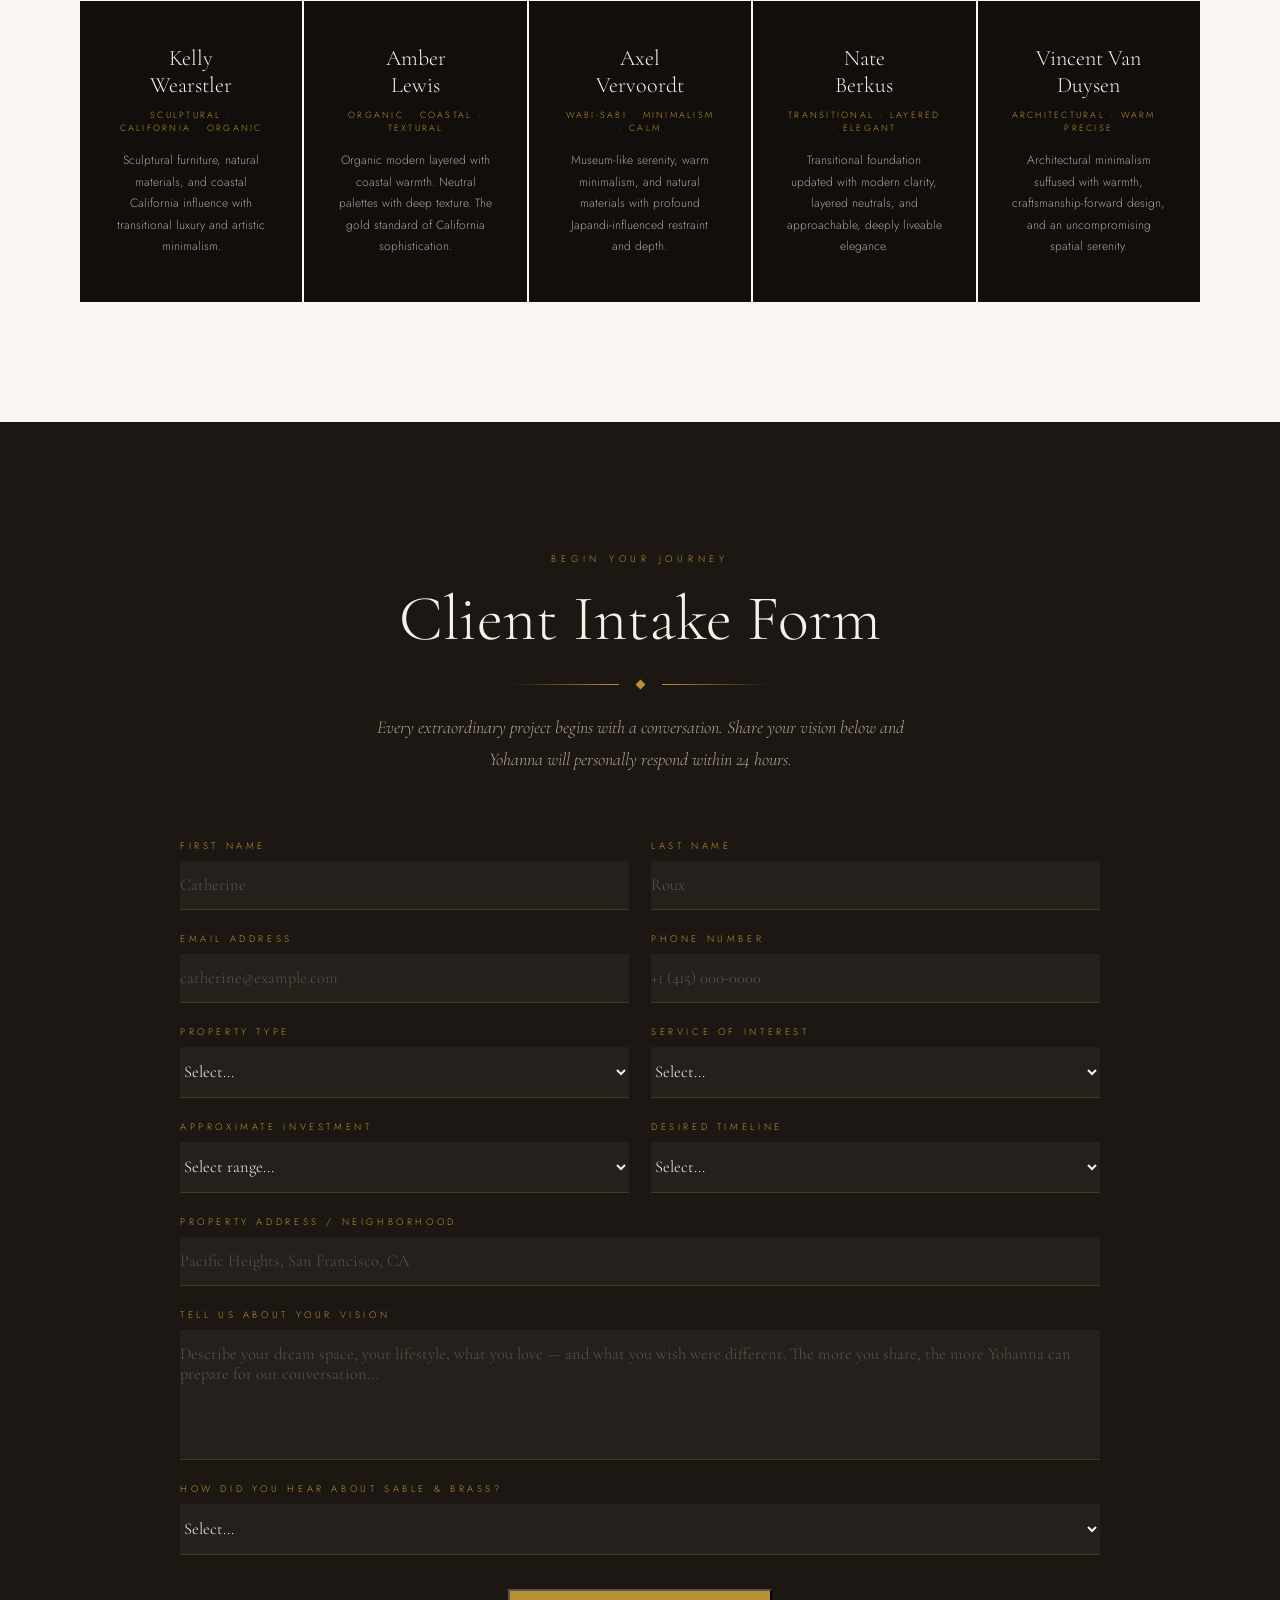
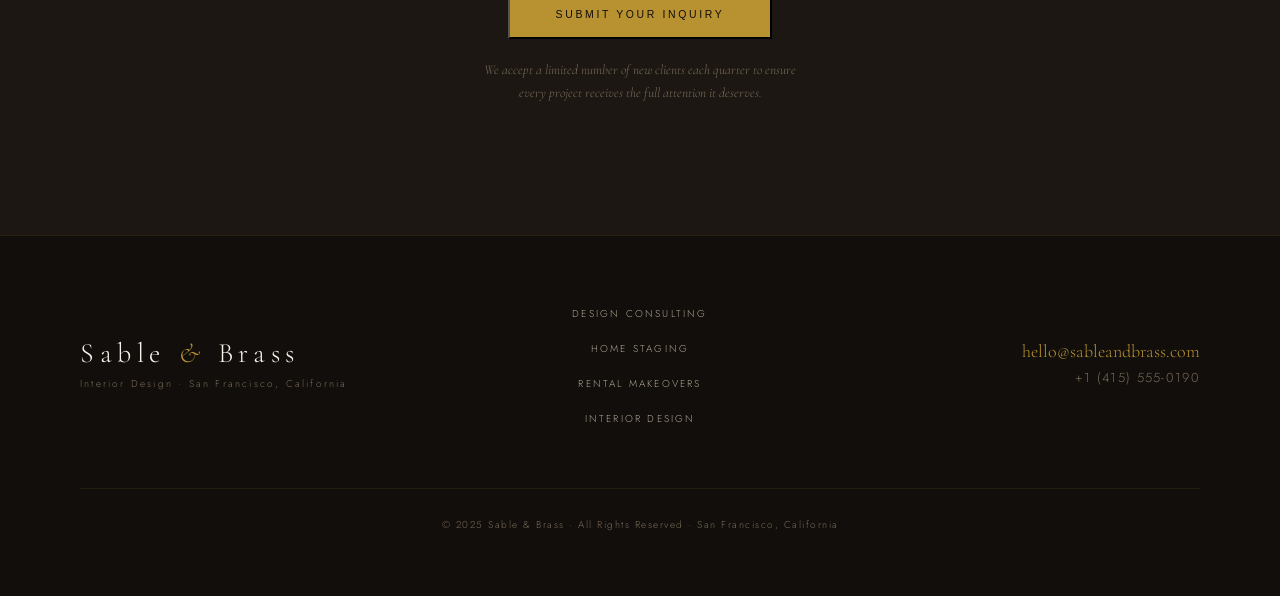
==== commit 8c616545: "Add service pages, update site with consulting/design/rental/staging sections - Add new service page" ====
--- a/index.html
+++ b/index.html
@@ -1,224 +1,1459 @@
 <!DOCTYPE html>
 <html lang="en">
 <head>
-  <meta charset="UTF-8">
-  <meta name="viewport" content="width=device-width, initial-scale=1.0">
-  <title>Sable &amp; Brass Interiors | Coastal Luxury Interior Design</title>
-  <meta name="description" content="Sable & Brass Interiors — Coastal luxury interior design. Timeless spaces where warmth meets sophistication.">
-  <link rel="preconnect" href="https://fonts.googleapis.com">
-  <link rel="preconnect" href="https://fonts.gstatic.com" crossorigin>
-  <link href="https://fonts.googleapis.com/css2?family=Playfair+Display:ital,wght@0,400;0,600;0,700;1,400&family=Raleway:wght@300;400;500;600&display=swap" rel="stylesheet">
-  <link rel="stylesheet" href="style.css">
+<meta charset="UTF-8">
+<meta name="viewport" content="width=device-width, initial-scale=1.0">
+<title>Sable & Brass — Ultra-Luxury Interior Design · San Francisco</title>
+<link rel="preconnect" href="https://fonts.googleapis.com">
+<link rel="preconnect" href="https://fonts.gstatic.com" crossorigin>
+<link href="https://fonts.googleapis.com/css2?family=Cormorant+Garamond:ital,wght@0,300;0,400;0,500;0,600;1,300;1,400;1,600&family=Jost:wght@200;300;400&family=Playfair+Display:ital,wght@0,400;1,300;1,400&display=swap" rel="stylesheet">
+<style>
+:root {
+  --sable: #110e0b;
+  --sable-2: #1c1712;
+  --sable-3: #2a2117;
+  --brass: #b89230;
+  --brass-mid: #cda83d;
+  --brass-light: #e2c86a;
+  --brass-pale: #f0dea0;
+  --cream: #f6f1e9;
+  --cream-2: #ede6d8;
+  --cream-3: #e3d9c8;
+  --stone: #b0a390;
+  --taupe: #7a6b59;
+  --warm-white: #faf7f2;
+  --text: #1a150f;
+  --text-2: #4a3f33;
+  --text-3: #8a7a68;
+}
+
+* { margin:0; padding:0; box-sizing:border-box; }
+html { scroll-behavior:smooth; }
+
+body {
+  font-family:'Jost', sans-serif;
+  font-weight:300;
+  background:var(--warm-white);
+  color:var(--text);
+  overflow-x:hidden;
+  cursor:none;
+}
+
+/* === CURSOR === */
+#cursor {
+  position:fixed; top:0; left:0;
+  width:10px; height:10px;
+  background:var(--brass);
+  border-radius:50%;
+  pointer-events:none;
+  z-index:99999;
+  will-change:transform;
+  transition:width .25s,height .25s,background .25s;
+}
+#cursor.hovering { width:6px; height:6px; background:var(--brass-light); }
+#cursor-ring {
+  position:fixed; top:0; left:0;
+  width:40px; height:40px;
+  border:1px solid rgba(184,146,48,.5);
+  border-radius:50%;
+  pointer-events:none;
+  z-index:99998;
+  will-change:transform;
+  transition:width .3s,height .3s,border-color .3s;
+}
+#cursor-ring.hovering { width:56px; height:56px; border-color:rgba(184,146,48,.8); }
+
+/* === NAV === */
+#main-nav {
+  position:fixed; top:0; left:0; right:0;
+  z-index:1000;
+  padding:30px 64px;
+  display:flex; align-items:center; justify-content:space-between;
+  transition:padding .5s, background .5s, backdrop-filter .5s;
+}
+#main-nav.scrolled {
+  padding:16px 64px;
+  background:rgba(17,14,11,.96);
+  backdrop-filter:blur(16px);
+  border-bottom:1px solid rgba(184,146,48,.12);
+}
+.nav-brand { text-decoration:none; display:flex; flex-direction:column; align-items:center; gap:3px; }
+.nav-brand-name {
+  font-family:'Cormorant Garamond',serif;
+  font-size:20px; font-weight:300;
+  letter-spacing:.4em; color:var(--cream);
+  text-transform:uppercase;
+}
+.nav-brand-name span { color:var(--brass); font-style:italic; }
+.nav-brand-line { width:100%; height:1px; background:linear-gradient(90deg,transparent,var(--brass),transparent); }
+.nav-brand-sub {
+  font-size:8.5px; letter-spacing:.38em;
+  color:var(--brass); text-transform:uppercase;
+}
+.nav-links { display:flex; gap:36px; list-style:none; }
+.nav-links a {
+  font-size:10.5px; letter-spacing:.22em; font-weight:400;
+  color:rgba(176,163,144,.8); text-decoration:none;
+  text-transform:uppercase;
+  transition:color .3s;
+  position:relative;
+}
+.nav-links a::after {
+  content:''; position:absolute; bottom:-3px; left:0; right:0;
+  height:1px; background:var(--brass);
+  transform:scaleX(0); transform-origin:left;
+  transition:transform .35s ease;
+}
+.nav-links a:hover { color:var(--brass); }
+.nav-links a:hover::after { transform:scaleX(1); }
+.nav-cta {
+  font-size:10px; letter-spacing:.2em; font-weight:400;
+  color:var(--sable); background:var(--brass);
+  text-decoration:none; text-transform:uppercase;
+  padding:13px 30px;
+  transition:background .3s;
+  position:relative; overflow:hidden;
+}
+.nav-cta::after {
+  content:''; position:absolute; inset:0;
+  background:var(--brass-light);
+  transform:translateX(-101%);
+  transition:transform .4s cubic-bezier(.77,0,.18,1);
+}
+.nav-cta:hover::after { transform:translateX(0); }
+.nav-cta span { position:relative; z-index:1; }
+
+/* === SCROLL REVEAL === */
+[data-reveal] { opacity:0; transform:translateY(28px); transition:opacity .9s ease, transform .9s ease; }
+[data-reveal].revealed { opacity:1; transform:translateY(0); }
+[data-reveal="left"] { transform:translateX(-28px); }
+[data-reveal="left"].revealed { transform:translateX(0); }
+[data-reveal="right"] { transform:translateX(28px); }
+[data-reveal="right"].revealed { transform:translateX(0); }
+[data-reveal="scale"] { transform:scale(.97); }
+[data-reveal="scale"].revealed { transform:scale(1); }
+
+/* === HERO === */
+.hero {
+  height:100vh; position:relative;
+  display:flex; align-items:center; justify-content:center;
+  overflow:hidden; background:var(--sable);
+}
+.hero-parallax {
+  position:absolute; inset:-15%;
+  background:url('https://images.unsplash.com/photo-1631679706909-1844bbd07221?w=2000&q=85') center/cover no-repeat;
+  will-change:transform;
+}
+.hero-overlay {
+  position:absolute; inset:0;
+  background:linear-gradient(160deg,rgba(17,14,11,.88) 0%,rgba(28,23,18,.72) 45%,rgba(17,14,11,.9) 100%);
+}
+.hero-grain {
+  position:absolute; inset:0;
+  background-image:url("data:image/svg+xml,%3Csvg viewBox='0 0 256 256' xmlns='http://www.w3.org/2000/svg'%3E%3Cfilter id='noise'%3E%3CfeTurbulence type='fractalNoise' baseFrequency='0.9' numOctaves='4' stitchTiles='stitch'/%3E%3C/filter%3E%3Crect width='100%25' height='100%25' filter='url(%23noise)' opacity='0.04'/%3E%3C/svg%3E");
+  opacity:.4; pointer-events:none;
+}
+/* Rotating ornament ring */
+.hero-ring {
+  position:absolute; top:50%; left:50%;
+  transform:translate(-50%,-50%);
+  width:min(70vw,680px); height:min(70vw,680px);
+  border:1px solid rgba(184,146,48,.12);
+  border-radius:50%;
+  animation:spinRing 60s linear infinite;
+}
+.hero-ring::before {
+  content:''; position:absolute; inset:18px;
+  border:1px solid rgba(184,146,48,.06);
+  border-radius:50%;
+}
+.hero-ring::after {
+  content:''; position:absolute; inset:36px;
+  border:1px dashed rgba(184,146,48,.04);
+  border-radius:50%;
+}
+@keyframes spinRing { to { transform:translate(-50%,-50%) rotate(360deg); } }
+
+.hero-content {
+  position:relative; text-align:center;
+  max-width:960px; padding:0 40px;
+}
+.hero-eyebrow {
+  display:block;
+  font-size:9.5px; letter-spacing:.55em;
+  color:var(--brass); text-transform:uppercase;
+  margin-bottom:28px;
+  animation:fadeIn 1.2s ease .3s both;
+}
+.hero-logo {
+  font-family:'Cormorant Garamond',serif;
+  font-size:clamp(72px,11vw,136px);
+  font-weight:300; line-height:.88;
+  color:var(--cream); letter-spacing:.06em;
+  animation:riseUp 1.4s cubic-bezier(.16,1,.3,1) .5s both;
+}
+.hero-logo .amp { color:var(--brass); font-style:italic; }
+.hero-divider {
+  display:flex; align-items:center; gap:18px;
+  justify-content:center; margin:32px auto;
+  animation:fadeIn 1.2s ease .9s both;
+}
+.hdl { flex:1; max-width:110px; height:1px; background:linear-gradient(90deg,transparent,var(--brass)); }
+.hdl.r { background:linear-gradient(90deg,var(--brass),transparent); }
+.hdd { width:7px; height:7px; background:var(--brass); transform:rotate(45deg); }
+.hero-tagline {
+  font-family:'Cormorant Garamond',serif;
+  font-size:clamp(17px,2.6vw,26px);
+  font-weight:300; font-style:italic;
+  color:rgba(176,163,144,.85);
+  letter-spacing:.04em; line-height:1.5;
+  animation:fadeIn 1.2s ease 1.1s both;
+  margin-bottom:10px;
+}
+.hero-sub {
+  font-size:9.5px; letter-spacing:.35em;
+  color:var(--taupe); text-transform:uppercase;
+  margin-bottom:52px;
+  animation:fadeIn 1.2s ease 1.3s both;
+}
+.hero-btns {
+  display:flex; gap:18px; justify-content:center; flex-wrap:wrap;
+  animation:fadeIn 1.2s ease 1.5s both;
+}
+.btn-brass {
+  display:inline-flex; align-items:center; gap:12px;
+  background:var(--brass); color:var(--sable);
+  font-size:10px; letter-spacing:.25em; font-weight:400;
+  text-transform:uppercase; text-decoration:none;
+  padding:17px 46px; position:relative; overflow:hidden;
+  transition:color .3s;
+}
+.btn-brass::before {
+  content:''; position:absolute; inset:0;
+  background:var(--brass-light); transform:translateX(-101%);
+  transition:transform .5s cubic-bezier(.77,0,.18,1);
+}
+.btn-brass:hover::before { transform:translateX(0); }
+.btn-brass span { position:relative; z-index:1; }
+.btn-ghost {
+  display:inline-flex; align-items:center;
+  border:1px solid rgba(184,146,48,.35); color:rgba(246,241,233,.8);
+  font-size:10px; letter-spacing:.25em; font-weight:400;
+  text-transform:uppercase; text-decoration:none;
+  padding:17px 46px;
+  transition:border-color .3s, color .3s;
+}
+.btn-ghost:hover { border-color:var(--brass); color:var(--brass); }
+.hero-scroll-cue {
+  position:absolute; bottom:36px; left:50%;
+  transform:translateX(-50%);
+  display:flex; flex-direction:column; align-items:center; gap:6px;
+  animation:fadeIn 1s ease 2s both;
+}
+.hero-scroll-cue span { font-size:8px; letter-spacing:.45em; color:var(--brass); text-transform:uppercase; }
+.scroll-line { width:1px; height:44px; background:linear-gradient(to bottom,var(--brass),transparent); animation:scrollPulse 2s ease-in-out infinite; }
+@keyframes scrollPulse { 0%,100%{opacity:.4;transform:scaleY(1)} 50%{opacity:1;transform:scaleY(1.1)} }
+@keyframes fadeIn { from{opacity:0} to{opacity:1} }
+@keyframes riseUp { from{opacity:0;transform:translateY(40px)} to{opacity:1;transform:translateY(0)} }
+
+/* === MARQUEE === */
+.marquee-bar {
+  background:var(--brass);
+  padding:14px 0; overflow:hidden;
+}
+.marquee-track {
+  display:flex; gap:0;
+  white-space:nowrap;
+  animation:marqueeScroll 32s linear infinite;
+}
+.marquee-track:hover { animation-play-state:paused; }
+@keyframes marqueeScroll { from{transform:translateX(0)} to{transform:translateX(-50%)} }
+.marquee-item {
+  font-family:'Cormorant Garamond',serif;
+  font-size:15px; font-style:italic; font-weight:300;
+  color:var(--sable-2); padding:0 40px;
+  flex-shrink:0;
+}
+.marquee-sep { color:rgba(17,14,11,.4); }
+
+/* === SECTIONS === */
+.section-eyebrow {
+  display:block; font-size:9.5px; letter-spacing:.5em;
+  color:var(--brass); text-transform:uppercase;
+  margin-bottom:18px;
+}
+.section-title {
+  font-family:'Cormorant Garamond',serif;
+  font-size:clamp(34px,5.5vw,64px);
+  font-weight:300; line-height:1.08; color:var(--text);
+  margin-bottom:24px;
+}
+.section-title em { font-style:italic; color:var(--brass); }
+.section-title.light { color:var(--cream); }
+.body-text {
+  font-family:'Cormorant Garamond',serif;
+  font-size:18px; font-weight:300; line-height:1.85;
+  color:var(--text-2);
+}
+.body-text.light { color:var(--stone); }
+
+/* === DESIGNER INTRO === */
+.designer-intro {
+  background:var(--sable);
+  padding:120px 80px;
+  position:relative; overflow:hidden;
+}
+.designer-intro-inner {
+  max-width:1360px; margin:0 auto;
+  display:grid; grid-template-columns:420px 1fr;
+  gap:80px; align-items:center;
+}
+@media(max-width:900px){ .designer-intro-inner{grid-template-columns:1fr;gap:48px;} }
+.intro-photo-frame { position:relative; }
+.intro-photo-border { padding:8px; border:1px solid rgba(184,146,48,.25); }
+.intro-photo {
+  display:block; width:100%;
+  aspect-ratio:3/4; object-fit:cover;
+  filter:saturate(.85);
+}
+.intro-content {}
+.intro-eyebrow {
+  font-size:9px; letter-spacing:.45em;
+  color:var(--brass); text-transform:uppercase;
+  margin-bottom:18px; display:block;
+}
+.intro-name {
+  font-family:'Cormorant Garamond',serif;
+  font-size:clamp(36px,5vw,56px);
+  font-weight:300; line-height:1.05; color:var(--cream);
+  margin-bottom:20px;
+}
+.intro-name em { color:var(--brass); font-style:italic; }
+.intro-text {
+  font-family:'Cormorant Garamond',serif;
+  font-size:17px; font-weight:300; line-height:1.9;
+  color:var(--stone); margin-bottom:28px;
+}
+
+/* === LIFESTYLE BANNER === */
+.lifestyle-banner {
+  position:relative; overflow:hidden;
+  height:500px;
+}
+.lifestyle-img {
+  width:100%; height:100%;
+  object-fit:cover; object-position:center 30%;
+  filter:saturate(.8) brightness(.9);
+}
+.lifestyle-overlay {
+  position:absolute; inset:0;
+  background:linear-gradient(to right, rgba(17,14,11,.85) 0%, rgba(17,14,11,.3) 50%, rgba(17,14,11,.85) 100%);
+  display:flex; align-items:center; justify-content:center;
+  text-align:center; padding:40px;
+}
+.lifestyle-quote {
+  font-family:'Cormorant Garamond',serif;
+  font-size:clamp(22px,3.5vw,38px);
+  font-weight:300; font-style:italic;
+  color:var(--cream); line-height:1.45;
+  max-width:700px;
+}
+.lifestyle-quote span { color:var(--brass); }
+
+/* === PHILOSOPHY === */
+.philosophy {
+  background:var(--sable);
+  padding:140px 80px;
+  text-align:center;
+  position:relative; overflow:hidden;
+}
+.philosophy-grid {
+  max-width:1360px; margin:0 auto;
+  display:grid; grid-template-columns:1fr 420px;
+  gap:80px; align-items:center;
+}
+@media(max-width:900px){ .philosophy-grid{grid-template-columns:1fr;gap:48px;} }
+.philosophy-photo-frame { order:2; }
+@media(max-width:900px){ .philosophy-photo-frame{order:0;} }
+.philosophy-photo-border { padding:8px; border:1px solid rgba(184,146,48,.15); }
+.philosophy-photo {
+  display:block; width:100%;
+  aspect-ratio:3/4; object-fit:cover;
+  filter:saturate(.7) brightness(.85);
+}
+
+/* === SIGNATURE BANNER === */
+.signature-banner {
+  position:relative; overflow:hidden;
+  height:560px;
+}
+.signature-img {
+  width:100%; height:100%;
+  object-fit:cover; object-position:center 40%;
+  filter:saturate(.8);
+}
+.signature-overlay {
+  position:absolute; inset:0;
+  background:linear-gradient(to top, rgba(17,14,11,.92) 0%, rgba(17,14,11,.4) 40%, rgba(17,14,11,.7) 100%);
+  display:flex; flex-direction:column;
+  align-items:center; justify-content:flex-end;
+  text-align:center; padding:64px 40px;
+}
+.signature-text {
+  font-family:'Cormorant Garamond',serif;
+  font-size:clamp(28px,4vw,48px);
+  font-weight:300; color:var(--cream);
+  line-height:1.2; margin-bottom:12px;
+}
+.signature-text em { color:var(--brass); font-style:italic; }
+.signature-sub {
+  font-size:10px; letter-spacing:.35em;
+  color:var(--taupe); text-transform:uppercase;
+}
+.philosophy-bg-ring {
+  position:absolute; top:50%; left:50%;
+  transform:translate(-50%,-50%);
+  width:900px; height:900px;
+  border:1px solid rgba(184,146,48,.04);
+  border-radius:50%;
+  pointer-events:none;
+}
+.philosophy-statement {
+  font-family:'Cormorant Garamond',serif;
+  font-size:clamp(22px,4vw,48px);
+  font-weight:300; line-height:1.25;
+  color:var(--stone); max-width:880px; margin:0 auto 40px;
+}
+.philosophy-statement .strike {
+  text-decoration:line-through;
+  color:rgba(176,163,144,.4);
+}
+.philosophy-statement em { font-style:italic; }
+.philosophy-rule {
+  font-family:'Cormorant Garamond',serif;
+  font-size:clamp(36px,6vw,76px);
+  font-weight:300; color:var(--cream);
+  margin-bottom:24px; line-height:1;
+}
+.philosophy-rule em { color:var(--brass); font-style:italic; }
+.philosophy-sub {
+  font-size:11px; letter-spacing:.2em;
+  color:var(--taupe); text-transform:uppercase; line-height:2.2;
+  max-width:620px; margin:0 auto;
+}
+.brass-quote-block {
+  border-left:2px solid var(--brass);
+  padding:28px 40px;
+  background:rgba(184,146,48,.06);
+  margin-top:40px;
+}
+.brass-quote-block blockquote {
+  font-family:'Cormorant Garamond',serif;
+  font-size:22px; font-style:italic; font-weight:300;
+  color:var(--stone); line-height:1.75;
+}
+.brass-quote-block cite {
+  display:block; margin-top:16px;
+  font-size:10px; letter-spacing:.28em;
+  color:var(--brass); text-transform:uppercase;
+  font-style:normal;
+}
+
+/* === TRIANGLE === */
+.triangle-section {
+  background:var(--cream-2);
+  padding:120px 80px;
+}
+.triangle-inner {
+  max-width:1360px; margin:0 auto;
+  display:grid; grid-template-columns:1fr 1fr;
+  gap:100px; align-items:center;
+}
+@media(max-width:900px){.triangle-inner{grid-template-columns:1fr;gap:60px;}}
+.triangle-svg-wrap { display:flex; justify-content:center; }
+.triangle-svg-wrap svg { max-width:440px; width:100%; }
+
+/* === SERVICES === */
+.services {
+  background:var(--warm-white);
+  padding:120px 64px;
+}
+.services-header { text-align:center; max-width:700px; margin:0 auto 72px; }
+.services-grid {
+  display:grid;
+  grid-template-columns:repeat(2,1fr);
+  gap:3px;
+  max-width:1400px; margin:0 auto;
+}
+@media(max-width:800px){ .services-grid{grid-template-columns:1fr;} }
+.service-card {
+  position:relative; overflow:hidden;
+  aspect-ratio:4/3; cursor:none;
+}
+.service-img {
+  width:100%; height:100%;
+  object-fit:cover;
+  transition:transform .9s cubic-bezier(.25,.46,.45,.94);
+}
+.service-card:hover .service-img { transform:scale(1.07); }
+.service-overlay {
+  position:absolute; inset:0;
+  background:linear-gradient(to top, rgba(17,14,11,.94) 0%, rgba(17,14,11,.35) 55%, transparent 100%);
+  display:flex; flex-direction:column; justify-content:flex-end;
+  padding:48px; transition:background .5s;
+}
+.service-card:hover .service-overlay {
+  background:linear-gradient(to top, rgba(17,14,11,.97) 0%, rgba(17,14,11,.55) 65%, rgba(17,14,11,.08) 100%);
+}
+.service-num { font-size:9.5px; letter-spacing:.4em; color:var(--brass); margin-bottom:8px; }
+.service-name {
+  font-family:'Cormorant Garamond',serif;
+  font-size:34px; font-weight:300; color:var(--cream);
+  margin-bottom:14px; line-height:1.1;
+}
+.service-desc {
+  font-size:13px; line-height:1.85;
+  color:rgba(176,163,144,.8); max-width:400px;
+  opacity:0; transform:translateY(12px);
+  transition:opacity .45s, transform .45s;
+}
+.service-card:hover .service-desc { opacity:1; transform:translateY(0); }
+.service-link {
+  display:inline-flex; align-items:center; gap:10px;
+  font-size:9.5px; letter-spacing:.3em;
+  color:var(--brass); text-transform:uppercase;
+  text-decoration:none; margin-top:22px;
+  opacity:0; transform:translateY(10px);
+  transition:opacity .45s .08s, transform .45s .08s;
+}
+.service-link::after { content:'→'; transition:transform .3s; }
+.service-link:hover::after { transform:translateX(5px); }
+.service-card:hover .service-link { opacity:1; transform:translateY(0); }
+
+/* === PORTFOLIO REEL === */
+.reel { background:var(--sable-2); padding:100px 0; overflow:hidden; }
+.reel-header { text-align:center; padding:0 64px 64px; }
+.reel-track {
+  display:flex; gap:0;
+  cursor:none;
+}
+.reel-item {
+  flex:0 0 400px; height:520px; overflow:hidden;
+  position:relative; transition:flex-basis .7s cubic-bezier(.25,.46,.45,.94);
+}
+.reel-item:hover { flex-basis:560px; }
+.reel-item img {
+  width:100%; height:100%; object-fit:cover;
+  filter:saturate(.75) brightness(.88);
+  transition:filter .6s;
+}
+.reel-item:hover img { filter:saturate(1) brightness(1); }
+.reel-caption {
+  position:absolute; bottom:0; left:0; right:0;
+  padding:32px 28px;
+  background:linear-gradient(to top,rgba(17,14,11,.85),transparent);
+  opacity:0; transition:opacity .4s;
+}
+.reel-item:hover .reel-caption { opacity:1; }
+.reel-caption-text {
+  font-family:'Cormorant Garamond',serif;
+  font-size:16px; font-style:italic; font-weight:300;
+  color:var(--cream);
+}
+
+/* === AESTHETIC DNA === */
+.aesthetic { background:var(--cream); padding:120px 80px; }
+.aesthetic-inner { max-width:1360px; margin:0 auto; }
+.aesthetic-header { text-align:center; max-width:700px; margin:0 auto 72px; }
+.bars-grid { display:grid; grid-template-columns:repeat(3,1fr); gap:3px; }
+@media(max-width:800px){ .bars-grid{grid-template-columns:1fr;} }
+.bar-card {
+  background:var(--sable);
+  padding:52px 44px;
+  position:relative; overflow:hidden;
+}
+.bar-card::before {
+  content:''; position:absolute;
+  top:0; left:0; right:0; height:2px;
+  background:var(--brass);
+}
+.bar-pct {
+  font-family:'Cormorant Garamond',serif;
+  font-size:72px; font-weight:300;
+  color:var(--brass); line-height:1;
+  margin-bottom:8px;
+}
+.bar-label {
+  font-size:10px; letter-spacing:.35em;
+  color:var(--cream); text-transform:uppercase; margin-bottom:20px;
+}
+.bar-fill-track { height:2px; background:rgba(184,146,48,.2); margin-bottom:24px; }
+.bar-fill { height:100%; background:var(--brass); transition:width 1.5s cubic-bezier(.25,.46,.45,.94); }
+.bar-desc { font-size:13px; line-height:1.9; color:var(--stone); }
+
+/* === TESTIMONIALS === */
+.testimonials { background:var(--sable); padding:130px 80px; }
+.testimonials-header { text-align:center; margin-bottom:80px; }
+.testi-grid {
+  display:grid;
+  grid-template-columns:repeat(3,1fr);
+  gap:2px; max-width:1360px; margin:0 auto;
+}
+@media(max-width:900px){ .testi-grid{grid-template-columns:1fr;} }
+.testi-card {
+  background:var(--sable-2);
+  padding:52px 44px;
+  border-bottom:2px solid var(--brass);
+  position:relative;
+}
+.testi-mark {
+  font-family:'Cormorant Garamond',serif;
+  font-size:96px; line-height:.4;
+  color:var(--brass); opacity:.25;
+  margin-bottom:24px;
+  display:block;
+}
+.testi-text {
+  font-family:'Cormorant Garamond',serif;
+  font-size:17px; font-style:italic; font-weight:300;
+  line-height:1.9; color:var(--stone);
+  margin-bottom:32px;
+}
+.testi-stars { display:flex; gap:3px; margin-bottom:18px; }
+.testi-stars span { color:var(--brass); font-size:13px; }
+.testi-name {
+  font-size:12px; letter-spacing:.15em;
+  color:var(--cream); margin-bottom:4px;
+}
+.testi-loc { font-size:11px; letter-spacing:.1em; color:var(--taupe); }
+
+/* === PROFILE === */
+.profile { background:var(--cream-2); padding:130px 80px; }
+.profile-inner {
+  max-width:1360px; margin:0 auto;
+  display:grid; grid-template-columns:420px 1fr;
+  gap:100px; align-items:start;
+}
+@media(max-width:900px){ .profile-inner{grid-template-columns:1fr;} }
+.profile-frame { position:relative; }
+.profile-img-border { padding:10px; border:1px solid rgba(184,146,48,.3); }
+.profile-img {
+  display:block; width:100%;
+  aspect-ratio:3/4; object-fit:cover;
+  object-position:top;
+  filter:saturate(.82);
+}
+.profile-medal {
+  position:absolute; bottom:-24px; right:-24px;
+  width:118px; height:118px;
+  background:var(--brass); border-radius:50%;
+  display:flex; flex-direction:column;
+  align-items:center; justify-content:center;
+  text-align:center; gap:2px;
+}
+.profile-medal-num {
+  font-family:'Cormorant Garamond',serif;
+  font-size:32px; font-weight:300; color:var(--sable); line-height:1;
+}
+.profile-medal-label {
+  font-size:8px; letter-spacing:.12em;
+  color:var(--sable-3); text-transform:uppercase; line-height:1.5;
+}
+.profile-content { padding-top:16px; }
+.profile-name {
+  font-family:'Cormorant Garamond',serif;
+  font-size:clamp(40px,5.5vw,64px);
+  font-weight:300; line-height:1; color:var(--text); margin-bottom:8px;
+}
+.profile-title-label {
+  font-size:10px; letter-spacing:.35em;
+  color:var(--brass); text-transform:uppercase; margin-bottom:32px;
+  display:block;
+}
+.profile-stats {
+  display:flex; gap:48px;
+  padding:28px 0; margin:36px 0;
+  border-top:1px solid var(--cream-3);
+  border-bottom:1px solid var(--cream-3);
+}
+.p-stat-num {
+  font-family:'Cormorant Garamond',serif;
+  font-size:44px; font-weight:300; color:var(--brass); line-height:1;
+}
+.p-stat-label { font-size:9.5px; letter-spacing:.2em; color:var(--text-3); text-transform:uppercase; }
+
+/* === DESIGNERS === */
+.designers { background:var(--warm-white); padding:120px 80px; }
+.designers-header { text-align:center; max-width:700px; margin:0 auto 72px; }
+.designers-grid {
+  display:grid;
+  grid-template-columns:repeat(5,1fr);
+  gap:2px; max-width:1400px; margin:0 auto;
+}
+@media(max-width:1100px){ .designers-grid{grid-template-columns:repeat(3,1fr);} }
+@media(max-width:700px){ .designers-grid{grid-template-columns:repeat(2,1fr);} }
+.designer-card {
+  background:var(--sable);
+  padding:44px 32px;
+  text-align:center;
+  position:relative; overflow:hidden;
+  transition:background .4s;
+}
+.designer-card::before {
+  content:''; position:absolute; top:0; left:0; right:0;
+  height:2px; background:var(--brass); transform:scaleX(0);
+  transition:transform .4s; transform-origin:left;
+}
+.designer-card:hover { background:var(--sable-3); }
+.designer-card:hover::before { transform:scaleX(1); }
+.designer-name {
+  font-family:'Cormorant Garamond',serif;
+  font-size:22px; font-weight:300; color:var(--cream);
+  margin-bottom:10px; line-height:1.2;
+}
+.designer-style {
+  font-size:9px; letter-spacing:.25em;
+  color:var(--brass); text-transform:uppercase;
+  margin-bottom:16px;
+}
+.designer-desc { font-size:12px; line-height:1.8; color:var(--stone); }
+
+/* === INTAKE FORM === */
+.intake { background:var(--sable-2); padding:130px 80px; }
+.intake-inner { max-width:920px; margin:0 auto; }
+.intake-header { text-align:center; margin-bottom:64px; }
+.intake-header .section-title { color:var(--cream); }
+.intake-sub {
+  font-family:'Cormorant Garamond',serif;
+  font-size:18px; font-style:italic; font-weight:300;
+  color:var(--stone); line-height:1.75;
+  max-width:580px; margin:0 auto;
+}
+.intake-grid {
+  display:grid;
+  grid-template-columns:1fr 1fr;
+  gap:22px;
+}
+@media(max-width:700px){ .intake-grid{grid-template-columns:1fr;} }
+.field { display:flex; flex-direction:column; gap:8px; }
+.field.full { grid-column:1/-1; }
+.field label {
+  font-size:9.5px; letter-spacing:.38em;
+  color:var(--brass); text-transform:uppercase;
+}
+.field input, .field select, .field textarea {
+  background:rgba(255,255,255,.04);
+  border:none; border-bottom:1px solid rgba(184,146,48,.22);
+  padding:14px 0;
+  font-family:'Cormorant Garamond',serif;
+  font-size:16.5px; font-weight:300;
+  color:var(--cream); outline:none;
+  transition:border-color .35s;
+  width:100%;
+}
+.field input::placeholder, .field textarea::placeholder { color:rgba(176,163,144,.4); }
+.field input:focus, .field select:focus, .field textarea:focus {
+  border-bottom-color:var(--brass);
+}
+.field select option { background:var(--sable-2); color:var(--cream); }
+.field textarea { height:130px; resize:none; }
+.intake-footer { grid-column:1/-1; text-align:center; padding-top:12px; }
+.intake-note {
+  font-family:'Cormorant Garamond',serif;
+  font-size:13.5px; font-style:italic; font-weight:300;
+  color:var(--taupe); margin-top:20px; line-height:1.7;
+}
+.submit-success {
+  display:none; text-align:center; padding:60px 40px;
+  background:rgba(184,146,48,.08);
+  border:1px solid rgba(184,146,48,.25);
+}
+.submit-success-icon {
+  font-size:40px; color:var(--brass); margin-bottom:20px;
+}
+.submit-success h3 {
+  font-family:'Cormorant Garamond',serif;
+  font-size:36px; font-weight:300; color:var(--cream); margin-bottom:12px;
+}
+.submit-success p { font-size:14px; color:var(--stone); line-height:1.8; }
+
+/* === FOOTER === */
+footer {
+  background:var(--sable);
+  border-top:1px solid rgba(184,146,48,.14);
+  padding:64px 80px;
+}
+.footer-inner {
+  max-width:1400px; margin:0 auto;
+  display:grid; grid-template-columns:1fr auto 1fr;
+  gap:60px; align-items:center;
+}
+@media(max-width:900px){ .footer-inner{grid-template-columns:1fr;text-align:center;gap:32px;} }
+.footer-brand-name {
+  font-family:'Cormorant Garamond',serif;
+  font-size:28px; font-weight:300; letter-spacing:.2em; color:var(--cream);
+}
+.footer-brand-name em { color:var(--brass); font-style:italic; }
+.footer-brand-loc { font-size:10px; letter-spacing:.22em; color:var(--taupe); margin-top:6px; }
+.footer-links-list { display:flex; flex-direction:column; gap:12px; list-style:none; text-align:center; }
+.footer-links-list a {
+  font-size:10px; letter-spacing:.22em; color:var(--stone);
+  text-decoration:none; text-transform:uppercase;
+  transition:color .3s;
+}
+.footer-links-list a:hover { color:var(--brass); }
+.footer-contact { text-align:right; }
+.footer-contact-email {
+  font-family:'Cormorant Garamond',serif;
+  font-size:18px; font-weight:300; color:var(--brass);
+  display:block; margin-bottom:6px;
+}
+.footer-contact-phone {
+  font-size:13px; letter-spacing:.1em; color:var(--taupe);
+}
+.footer-copy {
+  grid-column:1/-1;
+  border-top:1px solid rgba(184,146,48,.1);
+  padding-top:28px; text-align:center;
+  font-size:10px; letter-spacing:.15em; color:var(--taupe);
+}
+</style>
 </head>
 <body>
 
-  <!-- Navigation -->
-  <nav class="nav" id="nav">
-    <div class="nav-inner">
-      <a href="#" class="nav-logo">Sable &amp; Brass</a>
-      <button class="nav-toggle" aria-label="Toggle menu" id="navToggle">
-        <span></span><span></span><span></span>
-      </button>
-      <ul class="nav-links" id="navLinks">
-        <li><a href="#about">About</a></li>
-        <li><a href="#services">Services</a></li>
-        <li><a href="#philosophy">Philosophy</a></li>
-        <li><a href="#testimonials">Testimonials</a></li>
-        <li><a href="#contact">Contact</a></li>
-      </ul>
-    </div>
-  </nav>
-
-  <!-- Hero Section -->
-  <header class="hero">
-    <div class="hero-content">
-      <p class="hero-tagline">Coastal Luxury Interior Design</p>
-      <h1 class="hero-title">Where Warmth<br>Meets Sophistication</h1>
-      <p class="hero-subtitle">Crafting timeless interiors that honor the beauty of coastal living</p>
-      <a href="#contact" class="btn btn-primary">Begin Your Journey</a>
-    </div>
-  </header>
-
-  <!-- Marquee -->
-  <div class="marquee">
-    <div class="marquee-track">
-      <span>Timeless Design &nbsp;&bull;&nbsp; Coastal Elegance &nbsp;&bull;&nbsp; Curated Interiors &nbsp;&bull;&nbsp; Bespoke Luxury &nbsp;&bull;&nbsp; Artful Living &nbsp;&bull;&nbsp; Timeless Design &nbsp;&bull;&nbsp; Coastal Elegance &nbsp;&bull;&nbsp; Curated Interiors &nbsp;&bull;&nbsp; Bespoke Luxury &nbsp;&bull;&nbsp; Artful Living &nbsp;&bull;&nbsp;</span>
-    </div>
-  </div>
-
-  <!-- Meet the Designer -->
-  <section class="section about" id="about">
-    <div class="container about-grid">
-      <div class="about-image">
-        <img data-cms="photo-intro" src="https://placehold.co/768x1024/e8e0d8/8a7968?text=Meet+the+Designer" alt="Yohanna Mueller, Interior Designer" loading="lazy">
-      </div>
-      <div class="about-text">
-        <p class="section-label">Meet the Designer</p>
-        <h2 class="section-title">Yohanna Mueller</h2>
-        <p>With a passion for creating spaces that feel both luxurious and livable, I founded Sable &amp; Brass Interiors to bring the warmth of coastal living into every home I touch.</p>
-        <p>My approach blends natural textures, thoughtful color palettes, and curated details to craft interiors that tell your story. Every project begins with listening — understanding how you live, what inspires you, and what home truly means to you.</p>
-        <div class="about-headshot">
-          <img data-cms="headshot" src="https://placehold.co/768x1024/d4cbc0/8a7968?text=Headshot" alt="Yohanna Mueller headshot" loading="lazy">
+<div id="cursor"></div>
+<div id="cursor-ring"></div>
+
+<!-- NAV -->
+<nav id="main-nav">
+  <a href="index.html" class="nav-brand">
+    <span class="nav-brand-name">Sable <span>&</span> Brass</span>
+    <div class="nav-brand-line"></div>
+    <span class="nav-brand-sub">Interior Design · San Francisco</span>
+  </a>
+  <ul class="nav-links">
+    <li><a href="consulting.html">Consulting</a></li>
+    <li><a href="staging.html">Staging</a></li>
+    <li><a href="rental.html">Rental Makeovers</a></li>
+    <li><a href="design.html">Interior Design</a></li>
+  </ul>
+  <a href="#intake" class="nav-cta"><span>Begin Your Journey</span></a>
+</nav>
+
+<!-- HERO -->
+<section class="hero">
+  <div class="hero-parallax"></div>
+  <div class="hero-overlay"></div>
+  <div class="hero-grain"></div>
+  <div class="hero-ring"></div>
+  <div class="hero-content">
+    <span class="hero-eyebrow">San Francisco · Est. 2010 · By Appointment Only</span>
+    <h1 class="hero-logo">Sable <span class="amp">&amp;</span> Brass</h1>
+    <div class="hero-divider">
+      <div class="hdl"></div><div class="hdd"></div><div class="hdl r"></div>
+    </div>
+    <p class="hero-tagline">Where Perfection Is Not An Option —<br>It Is The Only Standard</p>
+    <p class="hero-sub">Yohanna Mueller · Principal Designer</p>
+    <div class="hero-btns">
+      <a href="#intake" class="btn-brass"><span>Begin Your Project</span></a>
+      <a href="#portfolio" class="btn-ghost">View Portfolio</a>
+    </div>
+  </div>
+  <div class="hero-scroll-cue">
+    <div class="scroll-line"></div>
+    <span>Discover</span>
+  </div>
+</section>
+
+<!-- MARQUEE -->
+<div class="marquee-bar">
+  <div class="marquee-track">
+    <span class="marquee-item">Refined Organic Coastal Modern <span class="marquee-sep">◆</span></span>
+    <span class="marquee-item">Coastal · Transitional · Japandi Fusion <span class="marquee-sep">◆</span></span>
+    <span class="marquee-item">Yohanna Mueller · Principal Designer <span class="marquee-sep">◆</span></span>
+    <span class="marquee-item">San Francisco's Definitive Luxury Interior Design <span class="marquee-sep">◆</span></span>
+    <span class="marquee-item">Perfection Is Not A Goal — It Is The Prerequisite <span class="marquee-sep">◆</span></span>
+    <span class="marquee-item">Quiet Luxury · Intentional Beauty · Absolute Mastery <span class="marquee-sep">◆</span></span>
+    <span class="marquee-item">Refined Organic Coastal Modern <span class="marquee-sep">◆</span></span>
+    <span class="marquee-item">Coastal · Transitional · Japandi Fusion <span class="marquee-sep">◆</span></span>
+    <span class="marquee-item">Yohanna Mueller · Principal Designer <span class="marquee-sep">◆</span></span>
+    <span class="marquee-item">San Francisco's Definitive Luxury Interior Design <span class="marquee-sep">◆</span></span>
+    <span class="marquee-item">Perfection Is Not A Goal — It Is The Prerequisite <span class="marquee-sep">◆</span></span>
+    <span class="marquee-item">Quiet Luxury · Intentional Beauty · Absolute Mastery <span class="marquee-sep">◆</span></span>
+  </div>
+</div>
+
+<!-- DESIGNER INTRODUCTION -->
+<section class="designer-intro">
+  <div class="designer-intro-inner">
+    <div class="intro-photo-frame" data-reveal="left">
+      <div class="intro-photo-border">
+        <img class="intro-photo" data-cms="photo-intro" src="https://images.unsplash.com/photo-1573496359142-b8d87734a5a2?w=600&q=80" alt="Yohanna Mueller">
+      </div>
+    </div>
+    <div class="intro-content" data-reveal="right">
+      <span class="intro-eyebrow">Principal Designer &amp; Founder</span>
+      <h2 class="intro-name">Meet <em>Yohanna</em><br>Mueller</h2>
+      <p class="intro-text">
+        Munich-born. New York-forged. San Francisco's most uncompromising interior designer.
+        Yohanna brings fifteen years of singular vision to every space she transforms &mdash;
+        blending coastal serenity, transitional elegance, and Japandi restraint into something
+        entirely her own.
+      </p>
+      <a href="#profile" class="btn-ghost" style="font-size:10px;letter-spacing:.25em;padding:14px 36px;">Discover Her Story</a>
+    </div>
+  </div>
+</section>
+
+<!-- PHILOSOPHY -->
+<section class="philosophy">
+  <div class="philosophy-bg-ring"></div>
+  <div class="philosophy-grid">
+    <div style="text-align:center;">
+      <span class="section-eyebrow" data-reveal>The Sable & Brass Philosophy</span>
+      <h2 class="section-title light" data-reveal style="font-size:clamp(38px,6vw,72px);margin-bottom:40px;">
+        Most designers offer<br>a choice.
+      </h2>
+      <p class="philosophy-statement" data-reveal>
+        <span class="strike">Speed.</span> &nbsp;
+        <span class="strike">Quality.</span> &nbsp;
+        <span class="strike">Affordable.</span><br>
+        <em>Pick two.</em>
+      </p>
+      <div class="hero-divider" style="margin:44px auto;" data-reveal>
+        <div class="hdl"></div><div class="hdd"></div><div class="hdl r"></div>
+      </div>
+      <p class="philosophy-rule" data-reveal>
+        At Sable &amp; Brass,<br>there is only <em>one option.</em>
+      </p>
+      <p class="philosophy-rule" data-reveal style="font-family:'Cormorant Garamond',serif;font-size:clamp(52px,9vw,110px);color:var(--brass);font-style:italic;font-weight:300;letter-spacing:.04em;line-height:1;margin-bottom:32px;">
+        Perfection.
+      </p>
+      <p class="philosophy-sub" data-reveal>
+        For those who have built an extraordinary life<br>
+        and will not settle for an ordinary home.<br>
+        For those who understand that true luxury<br>
+        is not purchased — it is curated, with intention.
+      </p>
+      <div class="brass-quote-block" style="max-width:700px;margin:48px auto 0;" data-reveal>
+        <blockquote>"We don't compete on price. We compete on outcomes. And our outcomes are incomparable."</blockquote>
+        <cite>— Yohanna Mueller, Principal Designer</cite>
+      </div>
+    </div>
+    <div class="philosophy-photo-frame" data-reveal="right">
+      <div class="philosophy-photo-border">
+        <img class="philosophy-photo" data-cms="photo-editorial" src="https://images.unsplash.com/photo-1589571894960-20bbe2828d0a?w=600&q=80" alt="Yohanna Mueller — Editorial Portrait">
+      </div>
+    </div>
+  </div>
+</section>
+
+<!-- TRIANGLE -->
+<section class="triangle-section">
+  <div class="triangle-inner">
+    <div data-reveal="left">
+      <span class="section-eyebrow">Why We Are Different</span>
+      <h2 class="section-title">The standard <em>triangle</em> — shattered.</h2>
+      <p class="body-text" style="margin-bottom:20px;">
+        Every other design firm forces a compromise. Choose fast turnaround — sacrifice quality.
+        Choose budget-friendly — sacrifice excellence. This is the triangle every client has
+        been conditioned to accept.
+      </p>
+      <p class="body-text" style="margin-bottom:36px;">
+        We built Sable & Brass to obliterate that compromise. Our atelier operates at the precise
+        intersection of flawless craftsmanship, curated trade relationships, and Yohanna's
+        irreplaceable singular vision — delivering results that simply cannot be compared.
+      </p>
+      <p class="body-text" style="font-style:italic;color:var(--taupe);">
+        This is not a claim. It is a promise backed by fifteen years of incomparable work
+        and a client retention rate of 100%.
+      </p>
+    </div>
+    <div class="triangle-svg-wrap" data-reveal="right">
+      <svg viewBox="0 0 440 400" fill="none" xmlns="http://www.w3.org/2000/svg">
+        <!-- Faded standard triangle -->
+        <polygon points="220,28 44,340 396,340" stroke="#b0a390" stroke-width="1" stroke-dasharray="6,5" opacity=".4"/>
+        <text x="220" y="18" text-anchor="middle" fill="#7a6b59" font-family="Jost,sans-serif" font-size="10" letter-spacing="4" opacity=".7">QUALITY</text>
+        <text x="22" y="358" text-anchor="middle" fill="#7a6b59" font-family="Jost,sans-serif" font-size="10" letter-spacing="4" opacity=".7">SPEED</text>
+        <text x="416" y="358" text-anchor="middle" fill="#7a6b59" font-family="Jost,sans-serif" font-size="10" letter-spacing="4" opacity=".7">CHEAP</text>
+        <text x="220" y="235" text-anchor="middle" fill="#7a6b59" font-family="Cormorant Garamond,serif" font-size="13" font-style="italic" opacity=".5">Others: choose two</text>
+        <!-- Central medallion -->
+        <circle cx="220" cy="192" r="88" fill="#110e0b" stroke="#b89230" stroke-width="1.5"/>
+        <circle cx="220" cy="192" r="72" fill="none" stroke="rgba(184,146,48,.25)" stroke-width="1"/>
+        <polygon points="220,120 292,192 220,264 148,192" fill="none" stroke="rgba(184,146,48,.4)" stroke-width="1"/>
+        <!-- Sable & Brass text -->
+        <text x="220" y="176" text-anchor="middle" fill="#b89230" font-family="Cormorant Garamond,serif" font-size="13" letter-spacing="3">SABLE &amp;</text>
+        <text x="220" y="196" text-anchor="middle" fill="#b89230" font-family="Cormorant Garamond,serif" font-size="13" letter-spacing="3">BRASS</text>
+        <text x="220" y="222" text-anchor="middle" fill="#cda83d" font-family="Cormorant Garamond,serif" font-size="16" font-style="italic">Perfection</text>
+        <!-- Radiating lines -->
+        <line x1="220" y1="104" x2="220" y2="28" stroke="rgba(184,146,48,.2)" stroke-width="1"/>
+        <line x1="220" y1="280" x2="220" y2="340" stroke="rgba(184,146,48,.2)" stroke-width="1"/>
+        <line x1="136" y1="192" x2="44" y2="340" stroke="rgba(184,146,48,.2)" stroke-width="1"/>
+        <line x1="304" y1="192" x2="396" y2="340" stroke="rgba(184,146,48,.2)" stroke-width="1"/>
+      </svg>
+    </div>
+  </div>
+</section>
+
+<!-- LIFESTYLE BANNER -->
+<section class="lifestyle-banner">
+  <img class="lifestyle-img" data-cms="photo-lifestyle" src="https://images.unsplash.com/photo-1600607687939-ce8a6c25118c?w=1400&q=80" alt="Yohanna Mueller at work">
+  <div class="lifestyle-overlay">
+    <p class="lifestyle-quote" data-reveal>"Design is not what it <span>looks</span> like.<br>Design is how it makes you <span>feel</span>."</p>
+  </div>
+</section>
+
+<!-- SERVICES -->
+<section class="services">
+  <div class="services-header">
+    <span class="section-eyebrow" data-reveal>Our Services</span>
+    <h2 class="section-title" data-reveal>Every service.<br><em>One standard.</em></h2>
+  </div>
+  <div class="services-grid">
+    <div class="service-card" data-reveal>
+      <img class="service-img" src="https://images.unsplash.com/photo-1616486338812-3dadae4b4ace?w=900&q=80" alt="Design Consulting">
+      <div class="service-overlay">
+        <div class="service-num">01 — Consulting</div>
+        <div class="service-name">Design<br>Consulting</div>
+        <div class="service-desc">Expert guidance by the hour. Decisive direction that transforms confusion into absolute clarity and costly uncertainty into confident, elegant decisions.</div>
+        <a href="consulting.html" class="service-link">Explore This Service</a>
+      </div>
+    </div>
+    <div class="service-card" data-reveal>
+      <img class="service-img" src="https://images.unsplash.com/photo-1600607687939-ce8a6c25118c?w=900&q=80" alt="Home Staging">
+      <div class="service-overlay">
+        <div class="service-num">02 — Staging</div>
+        <div class="service-name">Home<br>Staging</div>
+        <div class="service-desc">Buyers don't purchase houses — they purchase lives. Our staging creates the aspirational lifestyle buyers are reaching for, and they will pay a premium to possess it.</div>
+        <a href="staging.html" class="service-link">Explore This Service</a>
+      </div>
+    </div>
+    <div class="service-card" data-reveal>
+      <img class="service-img" src="https://images.unsplash.com/photo-1560448204-e02f11c3d0e2?w=900&q=80" alt="Rental Makeover">
+      <div class="service-overlay">
+        <div class="service-num">03 — Rental</div>
+        <div class="service-name">Rental<br>Makeovers</div>
+        <div class="service-desc">Add 25–30% to your rental income with a complete furnished transformation. Premium tenants arrive. Premium rates follow. The ROI speaks for itself.</div>
+        <a href="rental.html" class="service-link">Explore This Service</a>
+      </div>
+    </div>
+    <div class="service-card" data-reveal>
+      <img class="service-img" src="https://images.unsplash.com/photo-1586023492125-27b2c045efd7?w=900&q=80" alt="Interior Design">
+      <div class="service-overlay">
+        <div class="service-num">04 — Design</div>
+        <div class="service-name">Interior<br>Design</div>
+        <div class="service-desc">Room by room or whole-home transformation. A complete design partnership from first concept to the final breathtaking reveal — every detail considered, every moment intentional.</div>
+        <a href="design.html" class="service-link">Explore This Service</a>
+      </div>
+    </div>
+  </div>
+</section>
+
+<!-- PORTFOLIO REEL -->
+<section class="reel" id="portfolio">
+  <div class="reel-header">
+    <span class="section-eyebrow" style="color:var(--brass)" data-reveal>Selected Works</span>
+    <h2 class="section-title light" data-reveal>The Sable &amp; Brass <em>Portfolio</em></h2>
+  </div>
+  <div class="reel-track">
+    <div class="reel-item">
+      <img src="https://images.unsplash.com/photo-1631679706909-1844bbd07221?w=600&q=80" alt="Pacific Heights Living Room">
+      <div class="reel-caption"><p class="reel-caption-text">Pacific Heights · Living Room</p></div>
+    </div>
+    <div class="reel-item">
+      <img src="https://images.unsplash.com/photo-1618219908412-a29a1bb7b86e?w=600&q=80" alt="Sea Cliff Primary Suite">
+      <div class="reel-caption"><p class="reel-caption-text">Sea Cliff · Primary Suite</p></div>
+    </div>
+    <div class="reel-item">
+      <img src="https://images.unsplash.com/photo-1556909114-f6e7ad7d3136?w=600&q=80" alt="Noe Valley Kitchen">
+      <div class="reel-caption"><p class="reel-caption-text">Noe Valley · Kitchen</p></div>
+    </div>
+    <div class="reel-item">
+      <img src="https://images.unsplash.com/photo-1540518614846-7eded433c457?w=600&q=80" alt="Russian Hill Master Bath">
+      <div class="reel-caption"><p class="reel-caption-text">Russian Hill · Master Bath</p></div>
+    </div>
+    <div class="reel-item">
+      <img src="https://images.unsplash.com/photo-1567767292278-a4f21aa2d36e?w=600&q=80" alt="Presidio Heights Library">
+      <div class="reel-caption"><p class="reel-caption-text">Presidio Heights · Library</p></div>
+    </div>
+    <div class="reel-item">
+      <img src="https://images.unsplash.com/photo-1598928506311-c55ded91a20c?w=600&q=80" alt="Marina District Dining">
+      <div class="reel-caption"><p class="reel-caption-text">Marina District · Dining Room</p></div>
+    </div>
+  </div>
+</section>
+
+<!-- AESTHETIC DNA -->
+<section class="aesthetic">
+  <div class="aesthetic-inner">
+    <div class="aesthetic-header">
+      <span class="section-eyebrow" data-reveal>The Mueller Aesthetic</span>
+      <h2 class="section-title" data-reveal>A Signature Style,<br><em>Precisely Balanced</em></h2>
+      <p class="body-text" style="text-align:center;max-width:600px;margin:0 auto;" data-reveal>
+        Yohanna's design DNA is the result of years refining a singular aesthetic: the rare blend of
+        Coastal ease, Transitional elegance, and Japandi restraint — expressed as something entirely her own.
+      </p>
+    </div>
+    <div class="bars-grid">
+      <div class="bar-card" data-reveal>
+        <div class="bar-pct">38%</div>
+        <div class="bar-label">Coastal Influence</div>
+        <div class="bar-fill-track"><div class="bar-fill" style="width:0%" data-width="38%"></div></div>
+        <p class="bar-desc">Breezy relaxed atmosphere without kitsch. Light woods, woven fibers, linen upholstery, indoor–outdoor connection. Casual luxury at its most refined.</p>
+      </div>
+      <div class="bar-card" data-reveal>
+        <div class="bar-pct">38%</div>
+        <div class="bar-label">Transitional Anchor</div>
+        <div class="bar-fill-track"><div class="bar-fill" style="width:0%" data-width="38%"></div></div>
+        <p class="bar-desc">Architectural symmetry and balance. Classic elements simplified with modern lines. Neutral dominance with layered textures. Timeless, sophisticated, never dated.</p>
+      </div>
+      <div class="bar-card" data-reveal>
+        <div class="bar-pct">24%</div>
+        <div class="bar-label">Japandi Restraint</div>
+        <div class="bar-fill-track"><div class="bar-fill" style="width:0%" data-width="24%"></div></div>
+        <p class="bar-desc">Low-profile furniture, minimal ornamentation, organic shapes, negative space. Warm minimalism — not cold, not sparse — meditative, grounded, and deeply intentional.</p>
+      </div>
+    </div>
+  </div>
+</section>
+
+<!-- SIGNATURE BANNER -->
+<section class="signature-banner">
+  <img class="signature-img" data-cms="photo-signature" src="https://images.unsplash.com/photo-1600566753190-17f0baa2a6c3?w=1400&q=80" alt="Yohanna Mueller in a completed space">
+  <div class="signature-overlay">
+    <h2 class="signature-text" data-reveal>Spaces that feel<br><em>profoundly right.</em></h2>
+    <p class="signature-sub" data-reveal>Every project. Every room. Every detail.</p>
+  </div>
+</section>
+
+<!-- TESTIMONIALS -->
+<section class="testimonials">
+  <div class="testimonials-header">
+    <span class="section-eyebrow" data-reveal>Client Voices</span>
+    <h2 class="section-title light" data-reveal>What our clients say</h2>
+  </div>
+  <div class="testi-grid" data-cms="testimonials">
+    <div class="testi-card" data-reveal>
+      <span class="testi-mark">"</span>
+      <p class="testi-text">Yohanna didn't just design our Pacific Heights home — she understood the life we wanted to live inside it. Every room is a perfect balance of calm and sophistication. We have hosted world-class guests who have been rendered speechless. Sable & Brass is in a category of one.</p>
+      <div class="testi-stars"><span>★</span><span>★</span><span>★</span><span>★</span><span>★</span></div>
+      <div class="testi-name">Alexandra & James Whitmore</div>
+      <div class="testi-loc">Pacific Heights, San Francisco</div>
+    </div>
+    <div class="testi-card" data-reveal>
+      <span class="testi-mark">"</span>
+      <p class="testi-text">After staging our Noe Valley property with Yohanna, we received four offers over asking within the first weekend. Buyers didn't just want the house — they wanted the life she had created inside it. The ROI was extraordinary. She is simply in a league entirely her own.</p>
+      <div class="testi-stars"><span>★</span><span>★</span><span>★</span><span>★</span><span>★</span></div>
+      <div class="testi-name">David Chen</div>
+      <div class="testi-loc">Real Estate Developer · Noe Valley</div>
+    </div>
+    <div class="testi-card" data-reveal>
+      <span class="testi-mark">"</span>
+      <p class="testi-text">Our rental property was performing averagely. Yohanna's team transformed it completely. Our new monthly rate is 32% higher and we're booked months in advance. The investment paid for itself inside a year. There are no words adequate for this level of talent and vision.</p>
+      <div class="testi-stars"><span>★</span><span>★</span><span>★</span><span>★</span><span>★</span></div>
+      <div class="testi-name">Priya Mehta-Sandoval</div>
+      <div class="testi-loc">Rental Portfolio Owner · Marina District</div>
+    </div>
+    <div class="testi-card" data-reveal>
+      <span class="testi-mark">"</span>
+      <p class="testi-text">I have worked with designers in New York, London, and Milan. Yohanna Mueller is the only one who truly listened — who understood I didn't want a beautiful home, I wanted a sanctuary. She delivered something I didn't know was possible. I will never work with anyone else.</p>
+      <div class="testi-stars"><span>★</span><span>★</span><span>★</span><span>★</span><span>★</span></div>
+      <div class="testi-name">Catherine Roux</div>
+      <div class="testi-loc">Founder & CEO · Pacific Union Capital</div>
+    </div>
+    <div class="testi-card" data-reveal>
+      <span class="testi-mark">"</span>
+      <p class="testi-text">The consulting session alone was worth its weight in gold. In two hours, Yohanna resolved problems we had lived with for years — with such elegant simplicity. The hourly rate seems significant until you realize it eliminates months of costly mistakes. Utterly transformational.</p>
+      <div class="testi-stars"><span>★</span><span>★</span><span>★</span><span>★</span><span>★</span></div>
+      <div class="testi-name">Marcus & Elena Hoffmann</div>
+      <div class="testi-loc">Atherton, California</div>
+    </div>
+    <div class="testi-card" data-reveal>
+      <span class="testi-mark">"</span>
+      <p class="testi-text">Our whole-home makeover in Sea Cliff is the closest thing to perfection I have experienced in any domain of my life. Yohanna's aesthetic — that extraordinary blend of coastal serenity and Japandi restraint — is unlike anything you will find anywhere else. Forever grateful.</p>
+      <div class="testi-stars"><span>★</span><span>★</span><span>★</span><span>★</span><span>★</span></div>
+      <div class="testi-name">Thomas & Ingrid Bergström</div>
+      <div class="testi-loc">Sea Cliff, San Francisco</div>
+    </div>
+  </div>
+</section>
+
+<!-- PROFILE -->
+<section class="profile" id="profile">
+  <div class="profile-inner">
+    <div class="profile-frame" data-reveal="left">
+      <div class="profile-img-border">
+        <img class="profile-img" data-cms="headshot" src="https://images.unsplash.com/photo-1573496359142-b8d87734a5a2?w=600&q=80" alt="Yohanna Mueller">
+      </div>
+      <div class="profile-medal">
+        <span class="profile-medal-num">15+</span>
+        <span class="profile-medal-label">Years of<br>Excellence</span>
+      </div>
+    </div>
+    <div class="profile-content" data-reveal="right">
+      <span class="section-eyebrow">Principal Designer</span>
+      <h2 class="profile-name" data-cms="bio-name">Yohanna<br>Mueller</h2>
+      <span class="profile-title-label">San Francisco · New York · International Projects</span>
+      <p class="body-text" data-cms="bio-p1" style="margin-bottom:18px;">
+        Born in Munich with a decade shaped by New York's most prestigious design houses, Yohanna Mueller
+        arrived in San Francisco with a singular vision: to create interiors that do not merely look
+        beautiful, but feel profoundly, unmistakably right.
+      </p>
+      <p class="body-text" data-cms="bio-p2" style="margin-bottom:18px;">
+        Her signature aesthetic — Refined Organic Coastal Modern — weaves together the breezy calm
+        of coastal living, the timeless balance of transitional architecture, and the meditative restraint
+        of Japandi minimalism. The result: spaces that feel simultaneously deeply luxurious and
+        immediately, organically at home.
+      </p>
+      <p class="body-text" data-cms="bio-p3">
+        Her creative lineage draws from Kelly Wearstler's sculptural warmth, Amber Lewis's textured
+        coastal sophistication, Axel Vervoordt's museum-like serenity, Nate Berkus's layered
+        elegance, and Vincent Van Duysen's architectural precision — all filtered through
+        Yohanna's irreplaceable personal vision.
+      </p>
+      <div class="profile-stats">
+        <div>
+          <div class="p-stat-num">200+</div>
+          <div class="p-stat-label">Projects</div>
         </div>
-      </div>
-    </div>
-  </section>
-
-  <!-- Lifestyle Banner -->
-  <section class="banner-section">
-    <div class="banner-image">
-      <img data-cms="photo-lifestyle" src="https://placehold.co/1216x832/e8e0d8/8a7968?text=Lifestyle+Banner" alt="Design process at the studio" loading="lazy">
-    </div>
-  </section>
-
-  <!-- Services -->
-  <section class="section services" id="services">
-    <div class="container">
-      <p class="section-label center">What We Do</p>
-      <h2 class="section-title center">Our Services</h2>
-      <div class="services-grid">
-        <div class="service-card">
-          <div class="service-icon">&#9670;</div>
-          <h3>Full-Service Design</h3>
-          <p>From concept to completion — space planning, material selection, custom furnishings, and project management for a seamless transformation.</p>
+        <div>
+          <div class="p-stat-num">$50M+</div>
+          <div class="p-stat-label">Design Value</div>
         </div>
-        <div class="service-card">
-          <div class="service-icon">&#9670;</div>
-          <h3>Design Consultation</h3>
-          <p>A focused session to define your vision, establish direction, and create a roadmap for your space with actionable next steps.</p>
+        <div>
+          <div class="p-stat-num">100%</div>
+          <div class="p-stat-label">Retention</div>
         </div>
-        <div class="service-card">
-          <div class="service-icon">&#9670;</div>
-          <h3>Styling &amp; Staging</h3>
-          <p>Curated styling that elevates your space for everyday living or prepares your home to make an unforgettable first impression.</p>
-        </div>
-        <div class="service-card">
-          <div class="service-icon">&#9670;</div>
-          <h3>Renovation Guidance</h3>
-          <p>Expert direction on finishes, fixtures, and layouts so your renovation reflects intentional design at every turn.</p>
-        </div>
-      </div>
-    </div>
-  </section>
-
-  <!-- Editorial Portrait -->
-  <section class="section philosophy" id="philosophy">
-    <div class="container philosophy-grid">
-      <div class="philosophy-text">
-        <p class="section-label">Our Philosophy</p>
-        <h2 class="section-title">Design With Soul</h2>
-        <p>We believe that great design isn't just about aesthetics — it's about how a space makes you feel the moment you walk in.</p>
-        <p>Every texture, every tone, every carefully chosen piece serves a purpose: to create an environment where you feel grounded, inspired, and truly at home.</p>
-        <p>Sable &amp; Brass Interiors draws from the organic beauty of coastal landscapes — the play of light on water, the warmth of sun-bleached wood, the quiet elegance of natural stone — and translates that feeling into interiors that are both refined and effortlessly inviting.</p>
-      </div>
-      <div class="philosophy-image">
-        <img data-cms="photo-editorial" src="https://placehold.co/768x1024/d4cbc0/8a7968?text=Editorial+Portrait" alt="Yohanna Mueller editorial portrait" loading="lazy">
-      </div>
-    </div>
-  </section>
-
-  <!-- Signature Banner -->
-  <section class="banner-section">
-    <div class="banner-image">
-      <img data-cms="photo-signature" src="https://placehold.co/1216x832/e8e0d8/8a7968?text=Signature+Banner" alt="Signature coastal interior by Sable & Brass" loading="lazy">
-    </div>
-  </section>
-
-  <!-- Testimonials -->
-  <section class="section testimonials" id="testimonials">
-    <div class="container">
-      <p class="section-label center">Kind Words</p>
-      <h2 class="section-title center">What Our Clients Say</h2>
-      <div class="testimonials-grid">
-        <div class="testimonial-card">
-          <p class="testimonial-quote">&ldquo;Yohanna transformed our beach house into something out of a magazine — but it still feels like home. She understood our vision before we could even articulate it.&rdquo;</p>
-          <p class="testimonial-author">— Sarah &amp; Michael T.</p>
-        </div>
-        <div class="testimonial-card">
-          <p class="testimonial-quote">&ldquo;Working with Sable &amp; Brass was an absolute dream. Every detail was considered, every choice intentional. Our home has never felt more like us.&rdquo;</p>
-          <p class="testimonial-author">— Jennifer L.</p>
-        </div>
-        <div class="testimonial-card">
-          <p class="testimonial-quote">&ldquo;The level of care and creativity Yohanna brings is unmatched. She has an incredible eye for blending comfort with elegance.&rdquo;</p>
-          <p class="testimonial-author">— David &amp; Karen R.</p>
-        </div>
-      </div>
-    </div>
-  </section>
-
-  <!-- Contact -->
-  <section class="section contact" id="contact">
-    <div class="container">
-      <p class="section-label center">Get In Touch</p>
-      <h2 class="section-title center">Let's Create Something Beautiful</h2>
-      <div class="contact-grid">
-        <div class="contact-info">
-          <div class="contact-item">
-            <h4>Email</h4>
-            <p data-cms="contact-email"><a href="mailto:hello@sableandbrassinteriors.com">hello@sableandbrassinteriors.com</a></p>
-          </div>
-          <div class="contact-item">
-            <h4>Phone</h4>
-            <p data-cms="contact-phone"><a href="tel:+1234567890">(123) 456-7890</a></p>
-          </div>
-          <div class="contact-item">
-            <h4>Location</h4>
-            <p data-cms="contact-location">Coastal California</p>
-          </div>
-        </div>
-        <form class="contact-form" id="contactForm">
-          <input type="text" name="name" placeholder="Your Name" required>
-          <input type="email" name="email" placeholder="Your Email" required>
-          <textarea name="message" placeholder="Tell us about your project..." rows="5" required></textarea>
-          <button type="submit" class="btn btn-primary">Send Message</button>
-        </form>
-      </div>
-    </div>
-  </section>
-
-  <!-- Footer -->
-  <footer class="footer">
-    <div class="container footer-inner">
-      <p class="footer-logo">Sable &amp; Brass</p>
-      <p class="footer-copy">&copy; 2026 Sable &amp; Brass Interiors. All rights reserved.</p>
-    </div>
-  </footer>
-
-  <script src="cms-inject.js"></script>
-  <script>
-    // Mobile nav toggle
-    const navToggle = document.getElementById('navToggle');
-    const navLinks = document.getElementById('navLinks');
-    navToggle.addEventListener('click', () => {
-      navLinks.classList.toggle('open');
-      navToggle.classList.toggle('open');
-    });
-
-    // Sticky nav on scroll
-    const nav = document.getElementById('nav');
-    window.addEventListener('scroll', () => {
-      nav.classList.toggle('scrolled', window.scrollY > 60);
-    });
-
-    // Smooth scroll for nav links
-    document.querySelectorAll('a[href^="#"]').forEach(link => {
-      link.addEventListener('click', e => {
-        e.preventDefault();
-        const target = document.querySelector(link.getAttribute('href'));
-        if (target) {
-          target.scrollIntoView({ behavior: 'smooth', block: 'start' });
-          navLinks.classList.remove('open');
-          navToggle.classList.remove('open');
-        }
-      });
-    });
-
-    // Contact form handler
-    document.getElementById('contactForm').addEventListener('submit', e => {
-      e.preventDefault();
-      alert('Thank you for reaching out! We\'ll be in touch soon.');
-      e.target.reset();
-    });
-  </script>
+      </div>
+    </div>
+  </div>
+</section>
+
+<!-- DESIGNER INFLUENCES -->
+<section class="designers">
+  <div class="designers-header">
+    <span class="section-eyebrow" data-reveal>Design Influences</span>
+    <h2 class="section-title" data-reveal>The Aesthetic Lineage<br>of <em>Sable &amp; Brass</em></h2>
+    <p class="body-text" style="text-align:center;max-width:580px;margin:0 auto;" data-reveal>
+      Yohanna's sensibility is informed by the masters of quiet luxury — then transcended into something entirely, unmistakably her own.
+    </p>
+  </div>
+  <div class="designers-grid">
+    <div class="designer-card" data-reveal>
+      <div class="designer-name">Kelly<br>Wearstler</div>
+      <div class="designer-style">Sculptural · California · Organic</div>
+      <p class="designer-desc">Sculptural furniture, natural materials, and coastal California influence with transitional luxury and artistic minimalism.</p>
+    </div>
+    <div class="designer-card" data-reveal>
+      <div class="designer-name">Amber<br>Lewis</div>
+      <div class="designer-style">Organic · Coastal · Textural</div>
+      <p class="designer-desc">Organic modern layered with coastal warmth. Neutral palettes with deep texture. The gold standard of California sophistication.</p>
+    </div>
+    <div class="designer-card" data-reveal>
+      <div class="designer-name">Axel<br>Vervoordt</div>
+      <div class="designer-style">Wabi-Sabi · Minimalism · Calm</div>
+      <p class="designer-desc">Museum-like serenity, warm minimalism, and natural materials with profound Japandi-influenced restraint and depth.</p>
+    </div>
+    <div class="designer-card" data-reveal>
+      <div class="designer-name">Nate<br>Berkus</div>
+      <div class="designer-style">Transitional · Layered · Elegant</div>
+      <p class="designer-desc">Transitional foundation updated with modern clarity, layered neutrals, and approachable, deeply liveable elegance.</p>
+    </div>
+    <div class="designer-card" data-reveal>
+      <div class="designer-name">Vincent Van Duysen</div>
+      <div class="designer-style">Architectural · Warm · Precise</div>
+      <p class="designer-desc">Architectural minimalism suffused with warmth, craftsmanship-forward design, and an uncompromising spatial serenity.</p>
+    </div>
+  </div>
+</section>
+
+<!-- INTAKE FORM -->
+<section class="intake" id="intake">
+  <div class="intake-inner">
+    <div class="intake-header">
+      <span class="section-eyebrow" data-reveal>Begin Your Journey</span>
+      <h2 class="section-title" style="color:var(--cream)" data-reveal>Client Intake Form</h2>
+      <div class="hero-divider" style="margin:28px auto 24px;max-width:280px;" data-reveal>
+        <div class="hdl"></div><div class="hdd"></div><div class="hdl r"></div>
+      </div>
+      <p class="intake-sub" data-reveal>Every extraordinary project begins with a conversation. Share your vision below and Yohanna will personally respond within 24 hours.</p>
+    </div>
+    <form class="intake-grid" id="intake-form" onsubmit="submitForm(event)" data-reveal>
+      <div class="field">
+        <label>First Name</label>
+        <input type="text" placeholder="Catherine" required>
+      </div>
+      <div class="field">
+        <label>Last Name</label>
+        <input type="text" placeholder="Roux" required>
+      </div>
+      <div class="field">
+        <label>Email Address</label>
+        <input type="email" placeholder="catherine@example.com" required>
+      </div>
+      <div class="field">
+        <label>Phone Number</label>
+        <input type="tel" placeholder="+1 (415) 000-0000">
+      </div>
+      <div class="field">
+        <label>Property Type</label>
+        <select>
+          <option value="">Select...</option>
+          <option>Single Family Home</option>
+          <option>Condominium / Apartment</option>
+          <option>Penthouse</option>
+          <option>Investment / Rental Property</option>
+          <option>Vacation Home</option>
+          <option>Multiple Properties</option>
+        </select>
+      </div>
+      <div class="field">
+        <label>Service of Interest</label>
+        <select>
+          <option value="">Select...</option>
+          <option>Design Consulting (Hourly)</option>
+          <option>Home Staging for Sale</option>
+          <option>Furnished Rental Makeover</option>
+          <option>Interior Design — Room by Room</option>
+          <option>Interior Design — Whole Home</option>
+          <option>Multiple Services</option>
+        </select>
+      </div>
+      <div class="field">
+        <label>Approximate Investment</label>
+        <select>
+          <option value="">Select range...</option>
+          <option>$25,000 – $75,000</option>
+          <option>$75,000 – $150,000</option>
+          <option>$150,000 – $300,000</option>
+          <option>$300,000 – $500,000</option>
+          <option>$500,000+</option>
+          <option>Let's discuss</option>
+        </select>
+      </div>
+      <div class="field">
+        <label>Desired Timeline</label>
+        <select>
+          <option value="">Select...</option>
+          <option>Immediately</option>
+          <option>1–3 months</option>
+          <option>3–6 months</option>
+          <option>6–12 months</option>
+          <option>Planning ahead</option>
+        </select>
+      </div>
+      <div class="field full">
+        <label>Property Address / Neighborhood</label>
+        <input type="text" placeholder="Pacific Heights, San Francisco, CA">
+      </div>
+      <div class="field full">
+        <label>Tell Us About Your Vision</label>
+        <textarea placeholder="Describe your dream space, your lifestyle, what you love — and what you wish were different. The more you share, the more Yohanna can prepare for our conversation..."></textarea>
+      </div>
+      <div class="field full">
+        <label>How Did You Hear About Sable & Brass?</label>
+        <select>
+          <option value="">Select...</option>
+          <option>Client Referral</option>
+          <option>Real Estate Agent</option>
+          <option>Instagram / Social Media</option>
+          <option>Press / Editorial</option>
+          <option>Architectural Digest</option>
+          <option>Google Search</option>
+          <option>Attended an Event</option>
+        </select>
+      </div>
+      <div class="intake-footer">
+        <button type="submit" class="btn-brass" style="font-size:10.5px;"><span>Submit Your Inquiry</span></button>
+        <p class="intake-note">We accept a limited number of new clients each quarter to ensure<br>every project receives the full attention it deserves.</p>
+      </div>
+    </form>
+    <div class="submit-success" id="submit-success">
+      <div class="submit-success-icon">◆</div>
+      <h3>Thank You</h3>
+      <p>Your inquiry has been received. Yohanna will personally respond within 24 hours.<br>We look forward to beginning something extraordinary together.</p>
+    </div>
+  </div>
+</section>
+
+<!-- FOOTER -->
+<footer>
+  <div class="footer-inner">
+    <div>
+      <div class="footer-brand-name">Sable <em>&</em> Brass</div>
+      <div class="footer-brand-loc" data-cms="contact-location">Interior Design · San Francisco, California</div>
+    </div>
+    <ul class="footer-links-list">
+      <li><a href="consulting.html">Design Consulting</a></li>
+      <li><a href="staging.html">Home Staging</a></li>
+      <li><a href="rental.html">Rental Makeovers</a></li>
+      <li><a href="design.html">Interior Design</a></li>
+    </ul>
+    <div class="footer-contact">
+      <span class="footer-contact-email" data-cms="contact-email">hello@sableandbrass.com</span>
+      <div class="footer-contact-phone" data-cms="contact-phone">+1 (415) 555-0190</div>
+    </div>
+    <div class="footer-copy">© 2025 Sable & Brass · All Rights Reserved · San Francisco, California</div>
+  </div>
+</footer>
+
+<script>
+// Cursor
+const cursor = document.getElementById('cursor');
+const cursorRing = document.getElementById('cursor-ring');
+let mx=0,my=0,rx=0,ry=0;
+document.addEventListener('mousemove',e=>{
+  mx=e.clientX;my=e.clientY;
+  cursor.style.transform=`translate(${mx}px,${my}px) translate(-50%,-50%)`;
+});
+(function animRing(){
+  rx+=(mx-rx)*.11;ry+=(my-ry)*.11;
+  cursorRing.style.transform=`translate(${rx}px,${ry}px) translate(-50%,-50%)`;
+  requestAnimationFrame(animRing);
+})();
+document.querySelectorAll('a,button').forEach(el=>{
+  el.addEventListener('mouseenter',()=>{cursor.classList.add('hovering');cursorRing.classList.add('hovering');});
+  el.addEventListener('mouseleave',()=>{cursor.classList.remove('hovering');cursorRing.classList.remove('hovering');});
+});
+
+// Nav scroll
+window.addEventListener('scroll',()=>{
+  document.getElementById('main-nav').classList.toggle('scrolled',scrollY>80);
+});
+
+// Scroll reveal
+const io=new IntersectionObserver(entries=>{
+  entries.forEach(e=>{if(e.isIntersecting){e.target.classList.add('revealed');io.unobserve(e.target);}});
+},{threshold:.1});
+document.querySelectorAll('[data-reveal]').forEach((el,i)=>{
+  el.style.transitionDelay=(i%4)*.1+'s';
+  io.observe(el);
+});
+
+// Bar fills
+const bfIO=new IntersectionObserver(entries=>{
+  entries.forEach(e=>{
+    if(e.isIntersecting){
+      e.target.style.width=e.target.dataset.width;
+      bfIO.unobserve(e.target);
+    }
+  });
+},{threshold:.5});
+document.querySelectorAll('.bar-fill').forEach(el=>bfIO.observe(el));
+
+// Parallax
+const heroBg=document.querySelector('.hero-parallax');
+window.addEventListener('scroll',()=>{
+  if(heroBg) heroBg.style.transform=`translateY(${scrollY*.32}px)`;
+});
+
+// Form
+function submitForm(e){
+  e.preventDefault();
+  document.getElementById('intake-form').style.display='none';
+  document.getElementById('submit-success').style.display='block';
+}
+</script>
+<script src="/cms-inject.js"></script>
 </body>
 </html>
